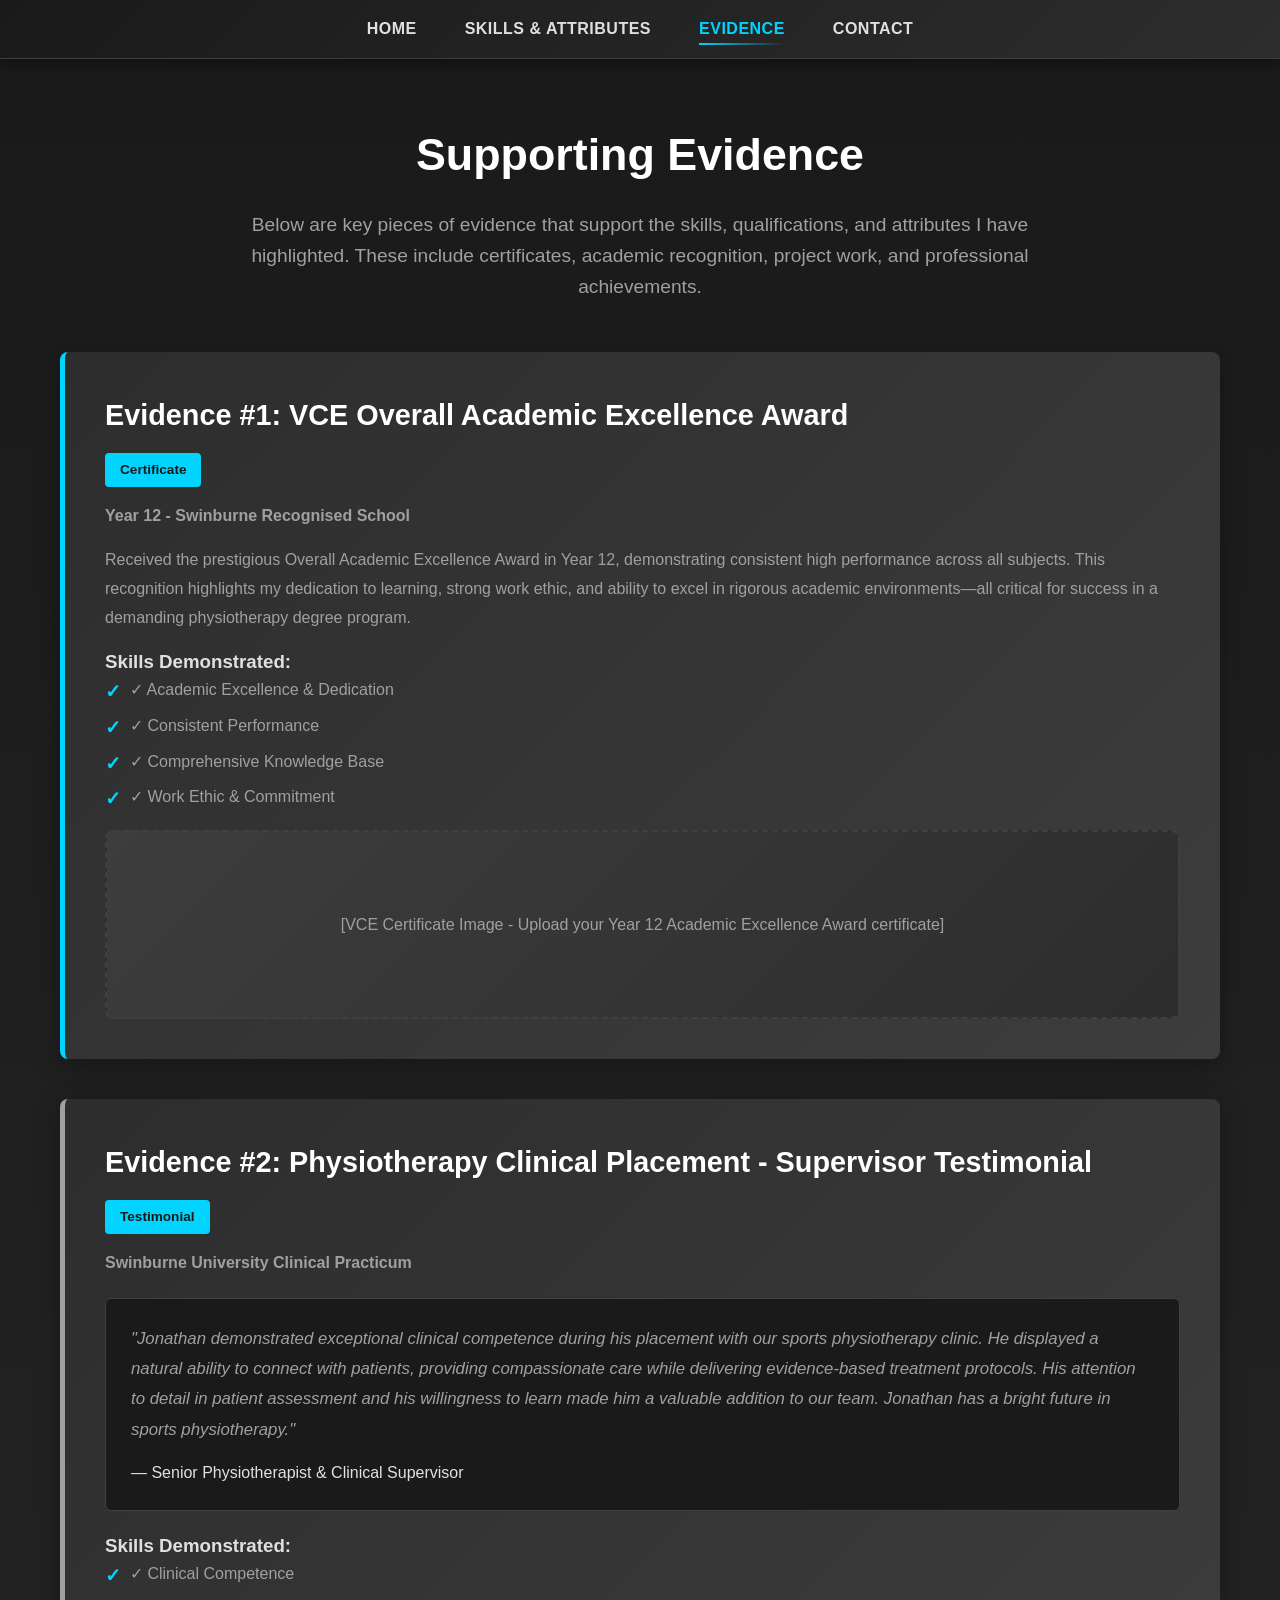
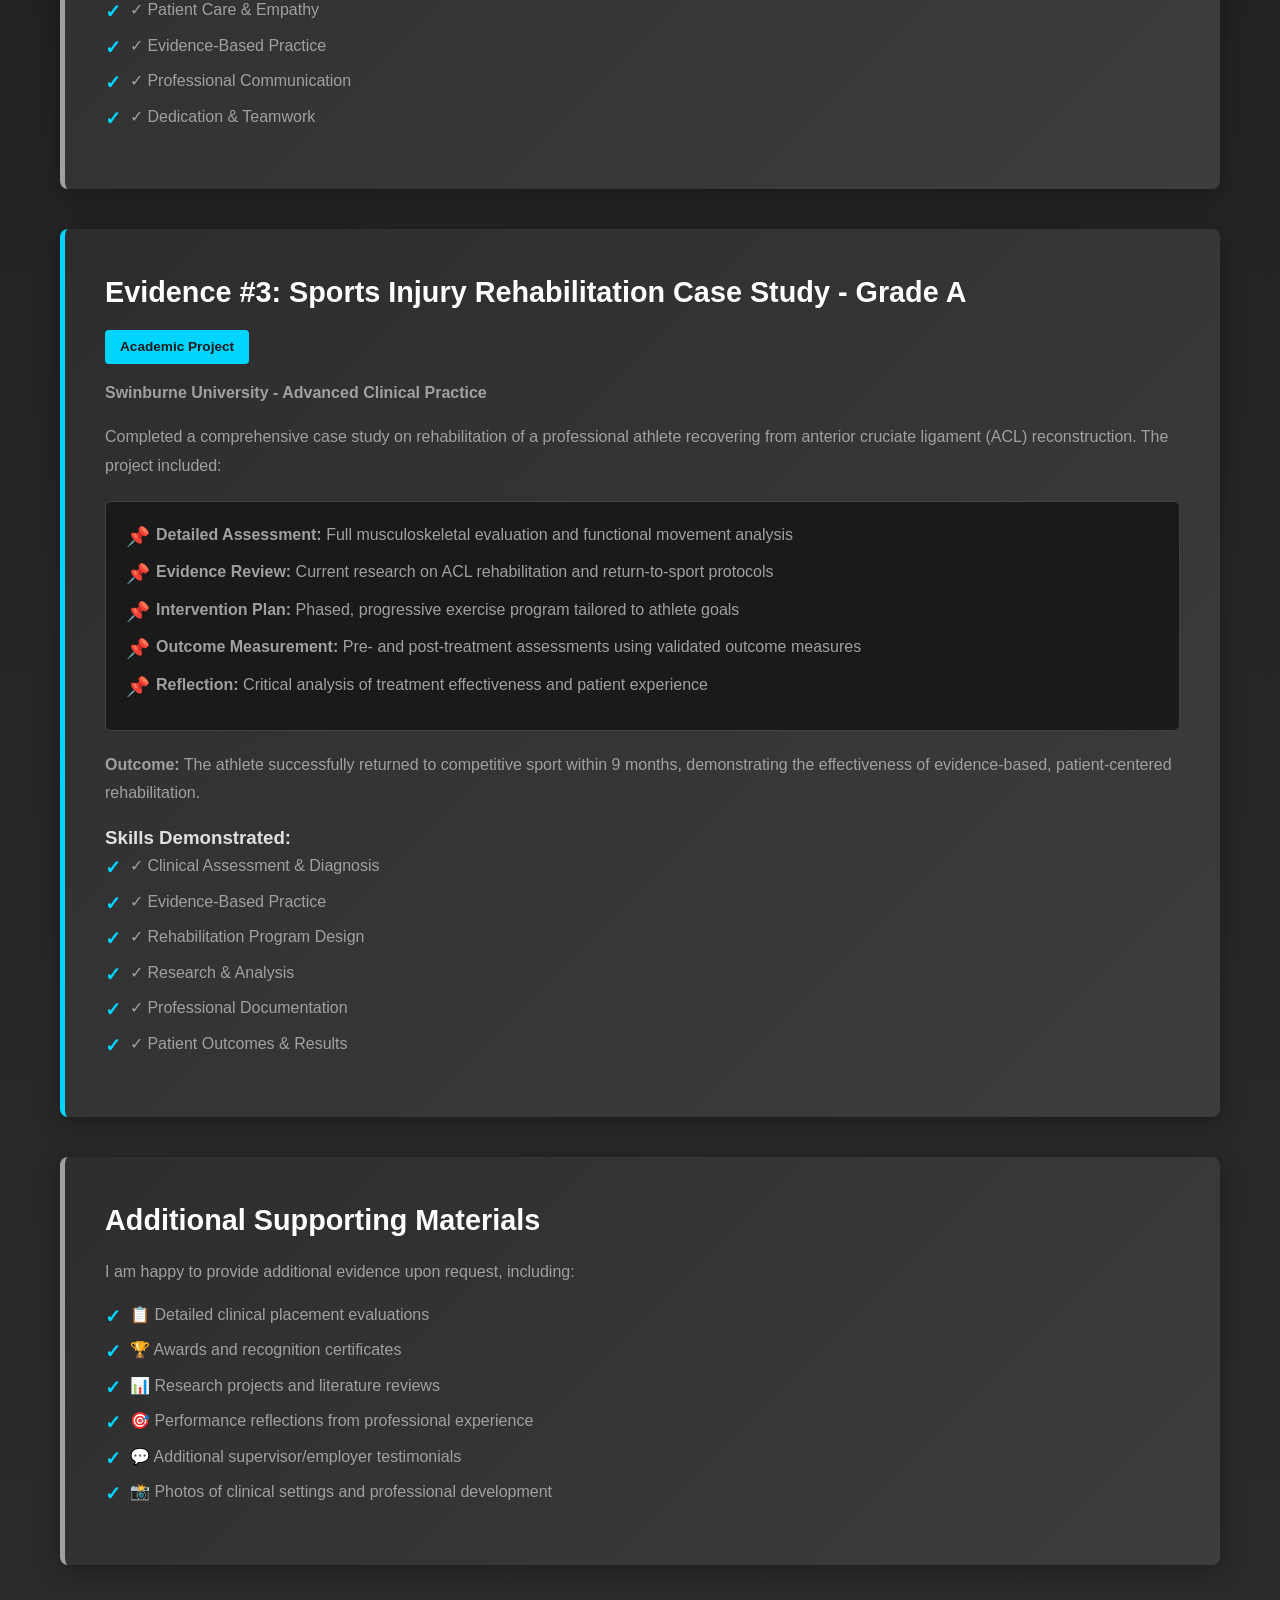
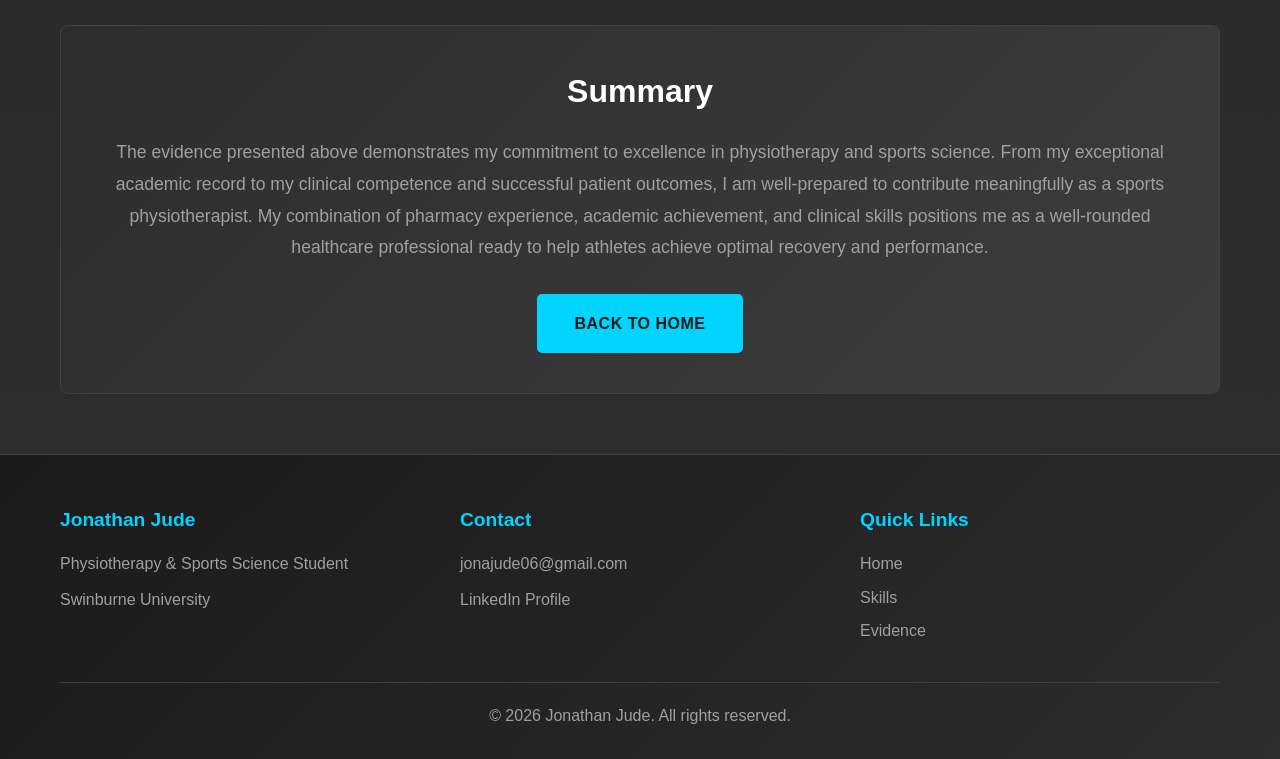
==== evidence.html @ 3bde9a71 "Add files via upload" ====
<!DOCTYPE html>
<html lang="en">
<head>
    <meta charset="UTF-8">
    <meta name="viewport" content="width=device-width, initial-scale=1.0">
    <title>Evidence - Jonathan Jude Portfolio</title>
    <link rel="stylesheet" href="styles.css">
</head>
<body>
    <!-- Navigation -->
    <nav class="navbar">
        <div class="nav-container">
            <ul class="nav-links">
                <li><a href="index.html">Home</a></li>
                <li><a href="skills.html">Skills & Attributes</a></li>
                <li><a href="evidence.html" class="active">Evidence</a></li>
                <li><a href="index.html#contact">Contact</a></li>
            </ul>
        </div>
    </nav>

    <!-- Evidence Section -->
    <section class="evidence-section">
        <div class="container">
            <h1>Supporting Evidence</h1>
            <p class="intro-text">
                Below are key pieces of evidence that support the skills, qualifications, and attributes I have highlighted. 
                These include certificates, academic recognition, project work, and professional achievements.
            </p>

            <!-- Evidence 1: Academic Excellence -->
            <div class="evidence-item">
                <div class="evidence-content">
                    <h2>Evidence #1: VCE Overall Academic Excellence Award</h2>
                    <div class="evidence-type-badge">Certificate</div>
                    <p><strong>Year 12 - Swinburne Recognised School</strong></p>
                    <p>
                        Received the prestigious Overall Academic Excellence Award in Year 12, demonstrating 
                        consistent high performance across all subjects. This recognition highlights my dedication to learning, 
                        strong work ethic, and ability to excel in rigorous academic environments—all critical for 
                        success in a demanding physiotherapy degree program.
                    </p>
                    <h3>Skills Demonstrated:</h3>
                    <ul>
                        <li>✓ Academic Excellence & Dedication</li>
                        <li>✓ Consistent Performance</li>
                        <li>✓ Comprehensive Knowledge Base</li>
                        <li>✓ Work Ethic & Commitment</li>
                    </ul>
                    <div class="evidence-image-placeholder">
                        [VCE Certificate Image - Upload your Year 12 Academic Excellence Award certificate]
                    </div>
                </div>
            </div>

            <!-- Evidence 2: Clinical Placement Report -->
            <div class="evidence-item alternate">
                <div class="evidence-content">
                    <h2>Evidence #2: Physiotherapy Clinical Placement - Supervisor Testimonial</h2>
                    <div class="evidence-type-badge">Testimonial</div>
                    <p><strong>Swinburne University Clinical Practicum</strong></p>
                    <blockquote class="testimonial">
                        <p>
                            "Jonathan demonstrated exceptional clinical competence during his placement with our sports physiotherapy clinic. 
                            He displayed a natural ability to connect with patients, providing compassionate care while delivering evidence-based 
                            treatment protocols. His attention to detail in patient assessment and his willingness to learn made him a valuable 
                            addition to our team. Jonathan has a bright future in sports physiotherapy."
                        </p>
                        <footer>— Senior Physiotherapist & Clinical Supervisor</footer>
                    </blockquote>
                    <h3>Skills Demonstrated:</h3>
                    <ul>
                        <li>✓ Clinical Competence</li>
                        <li>✓ Patient Care & Empathy</li>
                        <li>✓ Evidence-Based Practice</li>
                        <li>✓ Professional Communication</li>
                        <li>✓ Dedication & Teamwork</li>
                    </ul>
                </div>
            </div>

            <!-- Evidence 3: Project Work -->
            <div class="evidence-item">
                <div class="evidence-content">
                    <h2>Evidence #3: Sports Injury Rehabilitation Case Study - Grade A</h2>
                    <div class="evidence-type-badge">Academic Project</div>
                    <p><strong>Swinburne University - Advanced Clinical Practice</strong></p>
                    <p>
                        Completed a comprehensive case study on rehabilitation of a professional athlete recovering from 
                        anterior cruciate ligament (ACL) reconstruction. The project included:
                    </p>
                    <ul class="project-details">
                        <li><strong>Detailed Assessment:</strong> Full musculoskeletal evaluation and functional movement analysis</li>
                        <li><strong>Evidence Review:</strong> Current research on ACL rehabilitation and return-to-sport protocols</li>
                        <li><strong>Intervention Plan:</strong> Phased, progressive exercise program tailored to athlete goals</li>
                        <li><strong>Outcome Measurement:</strong> Pre- and post-treatment assessments using validated outcome measures</li>
                        <li><strong>Reflection:</strong> Critical analysis of treatment effectiveness and patient experience</li>
                    </ul>
                    <p>
                        <strong>Outcome:</strong> The athlete successfully returned to competitive sport within 9 months, 
                        demonstrating the effectiveness of evidence-based, patient-centered rehabilitation.
                    </p>
                    <h3>Skills Demonstrated:</h3>
                    <ul>
                        <li>✓ Clinical Assessment & Diagnosis</li>
                        <li>✓ Evidence-Based Practice</li>
                        <li>✓ Rehabilitation Program Design</li>
                        <li>✓ Research & Analysis</li>
                        <li>✓ Professional Documentation</li>
                        <li>✓ Patient Outcomes & Results</li>
                    </ul>
                </div>
            </div>

            <!-- Additional Evidence Placeholder -->
            <div class="evidence-item alternate">
                <div class="evidence-content">
                    <h2>Additional Supporting Materials</h2>
                    <p>
                        I am happy to provide additional evidence upon request, including:
                    </p>
                    <ul>
                        <li>📋 Detailed clinical placement evaluations</li>
                        <li>🏆 Awards and recognition certificates</li>
                        <li>📊 Research projects and literature reviews</li>
                        <li>🎯 Performance reflections from professional experience</li>
                        <li>💬 Additional supervisor/employer testimonials</li>
                        <li>📸 Photos of clinical settings and professional development</li>
                    </ul>
                </div>
            </div>

            <!-- Summary -->
            <div class="evidence-summary">
                <h2>Summary</h2>
                <p>
                    The evidence presented above demonstrates my commitment to excellence in physiotherapy and sports science. 
                    From my exceptional academic record to my clinical competence and successful patient outcomes, 
                    I am well-prepared to contribute meaningfully as a sports physiotherapist. My combination of 
                    pharmacy experience, academic achievement, and clinical skills positions me as a well-rounded 
                    healthcare professional ready to help athletes achieve optimal recovery and performance.
                </p>
                <a href="index.html" class="btn btn-primary">Back to Home</a>
            </div>
        </div>
    </section>

    <!-- Footer -->
    <footer class="footer">
        <div class="container">
            <div class="footer-content">
                <div class="footer-section">
                    <h3>Jonathan Jude</h3>
                    <p>Physiotherapy & Sports Science Student</p>
                    <p>Swinburne University</p>
                </div>
                <div class="footer-section">
                    <h3>Contact</h3>
                    <p><a href="mailto:jonajude06@gmail.com">jonajude06@gmail.com</a></p>
                    <p><a href="https://www.linkedin.com/in/jonathan-jude-8856983b6/" target="_blank">LinkedIn Profile</a></p>
                </div>
                <div class="footer-section">
                    <h3>Quick Links</h3>
                    <ul>
                        <li><a href="index.html">Home</a></li>
                        <li><a href="skills.html">Skills</a></li>
                        <li><a href="evidence.html">Evidence</a></li>
                    </ul>
                </div>
            </div>
            <div class="footer-bottom">
                <p>&copy; 2026 Jonathan Jude. All rights reserved.</p>
            </div>
        </div>
    </footer>

    <script src="script.js"></script>
</body>
</html>
---- styles.css ----
/* ===========================
   GENERAL STYLES
   =========================== */
* {
    margin: 0;
    padding: 0;
    box-sizing: border-box;
}

:root {
    --primary-dark: #1a1a1a;
    --secondary-dark: #2d2d2d;
    --tertiary-dark: #3d3d3d;
    --accent-color: #00d4ff;
    --text-light: #e0e0e0;
    --text-grey: #a0a0a0;
    --white: #ffffff;
    --border-color: #404040;
}

html {
    scroll-behavior: smooth;
}

body {
    font-family: 'Segoe UI', 'Helvetica Neue', Arial, sans-serif;
    line-height: 1.6;
    color: var(--text-light);
    background-color: var(--primary-dark);
}

.container {
    max-width: 1200px;
    margin: 0 auto;
    padding: 0 20px;
}

/* ===========================
   NAVIGATION
   =========================== */
.navbar {
    background: linear-gradient(135deg, var(--primary-dark) 0%, var(--secondary-dark) 100%);
    padding: 1rem 0;
    position: sticky;
    top: 0;
    z-index: 1000;
    box-shadow: 0 2px 15px rgba(0, 0, 0, 0.5);
    border-bottom: 1px solid var(--tertiary-dark);
}

.nav-container {
    max-width: 1200px;
    margin: 0 auto;
    padding: 0 20px;
    display: flex;
    justify-content: center;
    align-items: center;
}

.nav-links {
    display: flex;
    list-style: none;
    gap: 3rem;
}

.nav-links a {
    color: var(--text-light);
    text-decoration: none;
    font-weight: 600;
    transition: all 0.3s ease;
    position: relative;
    font-size: 1rem;
    text-transform: uppercase;
    letter-spacing: 0.5px;
}

.nav-links a:hover,
.nav-links a.active {
    color: var(--accent-color);
}

.nav-links a.active::after {
    content: '';
    position: absolute;
    bottom: -8px;
    left: 0;
    right: 0;
    height: 2px;
    background: linear-gradient(90deg, var(--accent-color), transparent);
}

/* ===========================
   HERO SECTION
   =========================== */
.hero {
    background: linear-gradient(135deg, var(--primary-dark) 0%, var(--secondary-dark) 100%);
    color: var(--text-light);
    padding: 100px 20px;
    text-align: center;
    min-height: 700px;
    display: flex;
    align-items: center;
    justify-content: center;
    position: relative;
    overflow: hidden;
}

.hero::before {
    content: '';
    position: absolute;
    top: -50%;
    right: -10%;
    width: 500px;
    height: 500px;
    background: radial-gradient(circle, rgba(0, 212, 255, 0.1) 0%, transparent 70%);
    border-radius: 50%;
}

.hero-content {
    max-width: 600px;
    position: relative;
    z-index: 1;
}

.profile-container {
    margin-bottom: 40px;
}

.profile-photo {
    width: 250px;
    height: 250px;
    border-radius: 50%;
    border: 3px solid var(--accent-color);
    box-shadow: 0 20px 60px rgba(0, 212, 255, 0.2);
    object-fit: cover;
    transition: all 0.3s ease;
}

.profile-photo:hover {
    box-shadow: 0 20px 80px rgba(0, 212, 255, 0.4);
    transform: scale(1.02);
}

.hero h1 {
    font-size: 3.5rem;
    margin-bottom: 10px;
    font-weight: 700;
    color: var(--white);
    letter-spacing: -1px;
}

.subtitle {
    font-size: 1.3rem;
    margin-bottom: 20px;
    font-weight: 300;
    color: var(--text-grey);
}

.email a {
    color: var(--accent-color);
    text-decoration: none;
    font-size: 1.1rem;
    font-weight: 500;
    transition: all 0.3s ease;
}

.email a:hover {
    text-decoration: underline;
    color: var(--white);
}

/* ===========================
   ABOUT ME SECTION
   =========================== */
.about-me {
    padding: 80px 20px;
    background: linear-gradient(180deg, var(--secondary-dark) 0%, var(--primary-dark) 100%);
}

.about-me h2 {
    font-size: 2.5rem;
    color: var(--white);
    margin-bottom: 50px;
    text-align: center;
}

.about-content {
    display: grid;
    grid-template-columns: 1fr 1fr;
    gap: 50px;
    align-items: start;
}

.about-text p {
    font-size: 1.05rem;
    color: var(--text-grey);
    margin-bottom: 20px;
    line-height: 1.8;
}

.about-text h3 {
    color: var(--accent-color);
    margin-top: 30px;
    margin-bottom: 15px;
    font-size: 1.2rem;
}

.roles-list {
    list-style: none;
    display: grid;
    grid-template-columns: 1fr 1fr;
    gap: 12px;
}

.roles-list li {
    background-color: var(--tertiary-dark);
    padding: 12px 15px;
    border-left: 3px solid var(--accent-color);
    border-radius: 4px;
    font-weight: 500;
    color: var(--text-light);
}

/* Video Container */
.video-container h3 {
    font-size: 1.5rem;
    color: var(--white);
    margin-bottom: 15px;
}

.video-placeholder {
    background: linear-gradient(135deg, var(--tertiary-dark) 0%, var(--secondary-dark) 100%);
    border-radius: 10px;
    padding: 60px 20px;
    text-align: center;
    min-height: 315px;
    display: flex;
    flex-direction: column;
    align-items: center;
    justify-content: center;
    border: 2px dashed var(--border-color);
    color: var(--text-grey);
    font-size: 1.2rem;
}

iframe {
    border-radius: 10px;
    box-shadow: 0 10px 40px rgba(0, 0, 0, 0.3);
    border: 1px solid var(--tertiary-dark);
}

/* ===========================
   NETWORKS SECTION
   =========================== */
.networks {
    padding: 60px 20px;
    background-color: var(--primary-dark);
}

.networks h2 {
    font-size: 2.5rem;
    color: var(--white);
    margin-bottom: 40px;
    text-align: center;
}

.network-links {
    display: flex;
    gap: 20px;
    justify-content: center;
    flex-wrap: wrap;
}

.network-btn {
    padding: 15px 40px;
    border-radius: 5px;
    text-decoration: none;
    font-weight: 600;
    font-size: 1.1rem;
    transition: all 0.3s ease;
    border: 2px solid;
    text-transform: uppercase;
    letter-spacing: 0.5px;
}

.network-btn.linkedin {
    background-color: var(--tertiary-dark);
    color: var(--accent-color);
    border-color: var(--accent-color);
}

.network-btn.linkedin:hover {
    background-color: var(--accent-color);
    color: var(--primary-dark);
    transform: translateY(-3px);
    box-shadow: 0 10px 30px rgba(0, 212, 255, 0.2);
}

.network-btn.github {
    background-color: var(--tertiary-dark);
    color: var(--accent-color);
    border-color: var(--accent-color);
}

.network-btn.github:hover {
    background-color: var(--accent-color);
    color: var(--primary-dark);
    transform: translateY(-3px);
    box-shadow: 0 10px 30px rgba(0, 212, 255, 0.2);
}

/* ===========================
   CTA SECTION
   =========================== */
.cta {
    background: linear-gradient(135deg, var(--secondary-dark) 0%, var(--tertiary-dark) 100%);
    color: var(--text-light);
    padding: 60px 20px;
    text-align: center;
    border-top: 1px solid var(--border-color);
}

.cta h2 {
    font-size: 2.5rem;
    margin-bottom: 15px;
    color: var(--white);
}

.cta p {
    font-size: 1.2rem;
    margin-bottom: 40px;
    color: var(--text-grey);
}

.cta-buttons {
    display: flex;
    gap: 20px;
    justify-content: center;
    flex-wrap: wrap;
}

/* ===========================
   BUTTONS
   =========================== */
.btn {
    padding: 15px 35px;
    border-radius: 5px;
    text-decoration: none;
    font-weight: 600;
    font-size: 1rem;
    transition: all 0.3s ease;
    display: inline-block;
    cursor: pointer;
    border: 2px solid;
    text-transform: uppercase;
    letter-spacing: 0.5px;
}

.btn-primary {
    background-color: var(--accent-color);
    color: var(--primary-dark);
    border-color: var(--accent-color);
}

.btn-primary:hover {
    background-color: transparent;
    color: var(--accent-color);
    transform: translateY(-2px);
    box-shadow: 0 10px 30px rgba(0, 212, 255, 0.2);
}

.btn-secondary {
    background-color: transparent;
    color: var(--accent-color);
    border-color: var(--accent-color);
}

.btn-secondary:hover {
    background-color: var(--accent-color);
    color: var(--primary-dark);
    transform: translateY(-2px);
    box-shadow: 0 10px 30px rgba(0, 212, 255, 0.2);
}

/* ===========================
   SKILLS PAGE
   =========================== */
.skills-section {
    padding: 60px 20px;
    background: linear-gradient(180deg, var(--primary-dark) 0%, var(--secondary-dark) 100%);
    min-height: calc(100vh - 200px);
}

.skills-section h1 {
    font-size: 2.8rem;
    color: var(--white);
    margin-bottom: 20px;
    text-align: center;
}

.intro-text {
    font-size: 1.2rem;
    color: var(--text-grey);
    text-align: center;
    margin-bottom: 50px;
    max-width: 800px;
    margin-left: auto;
    margin-right: auto;
}

.skill-category {
    margin-bottom: 60px;
}

.skill-category h2 {
    font-size: 2rem;
    color: var(--white);
    margin-bottom: 30px;
    padding-bottom: 15px;
    border-bottom: 2px solid var(--accent-color);
}

.skills-grid {
    display: grid;
    grid-template-columns: repeat(auto-fit, minmax(300px, 1fr));
    gap: 25px;
}

.skill-card {
    background: linear-gradient(135deg, var(--secondary-dark) 0%, var(--tertiary-dark) 100%);
    padding: 25px;
    border-radius: 8px;
    box-shadow: 0 5px 20px rgba(0, 0, 0, 0.3);
    transition: all 0.3s ease;
    border-top: 3px solid var(--accent-color);
}

.skill-card:hover {
    transform: translateY(-5px);
    box-shadow: 0 15px 40px rgba(0, 212, 255, 0.15);
    background: linear-gradient(135deg, var(--tertiary-dark) 0%, var(--secondary-dark) 100%);
}

.skill-card h3 {
    color: var(--accent-color);
    margin-bottom: 12px;
    font-size: 1.2rem;
}

.skill-card p {
    color: var(--text-grey);
    line-height: 1.7;
}

.experience-list {
    display: grid;
    gap: 25px;
}

.experience-item {
    background: linear-gradient(135deg, var(--secondary-dark) 0%, var(--tertiary-dark) 100%);
    padding: 30px;
    border-radius: 8px;
    box-shadow: 0 5px 20px rgba(0, 0, 0, 0.3);
    border-left: 5px solid var(--accent-color);
}

.experience-item h3 {
    color: var(--white);
    font-size: 1.5rem;
    margin-bottom: 8px;
}

.experience-item p {
    color: var(--text-grey);
    margin-bottom: 15px;
    font-weight: 500;
}

.experience-item ul {
    list-style: none;
    margin-left: 0;
}

.experience-item li {
    padding-left: 25px;
    position: relative;
    color: var(--text-grey);
    margin-bottom: 8px;
}

.experience-item li:before {
    content: "→";
    position: absolute;
    left: 0;
    color: var(--accent-color);
    font-weight: bold;
}

.qualifications-list {
    display: grid;
    gap: 15px;
}

.qualification-item {
    background: linear-gradient(135deg, var(--secondary-dark) 0%, var(--tertiary-dark) 100%);
    padding: 20px;
    border-radius: 8px;
    border-left: 4px solid var(--accent-color);
    box-shadow: 0 3px 15px rgba(0, 0, 0, 0.2);
}

.qualification-item h3 {
    color: var(--white);
    margin-bottom: 8px;
}

.qualification-item p {
    color: var(--text-grey);
    font-size: 0.95rem;
}

.cta-section {
    background: linear-gradient(135deg, var(--secondary-dark) 0%, var(--tertiary-dark) 100%);
    color: var(--text-light);
    padding: 50px 30px;
    border-radius: 8px;
    margin-top: 60px;
    text-align: center;
    border: 1px solid var(--border-color);
}

.cta-section h2 {
    font-size: 2rem;
    margin-bottom: 15px;
    color: var(--white);
}

.cta-section p {
    font-size: 1.1rem;
    margin-bottom: 30px;
    color: var(--text-grey);
}

/* ===========================
   EVIDENCE PAGE
   =========================== */
.evidence-section {
    padding: 60px 20px;
    background: linear-gradient(180deg, var(--primary-dark) 0%, var(--secondary-dark) 100%);
    min-height: calc(100vh - 200px);
}

.evidence-section h1 {
    font-size: 2.8rem;
    color: var(--white);
    margin-bottom: 20px;
    text-align: center;
}

.evidence-item {
    background: linear-gradient(135deg, var(--secondary-dark) 0%, var(--tertiary-dark) 100%);
    padding: 40px;
    border-radius: 8px;
    box-shadow: 0 5px 25px rgba(0, 0, 0, 0.3);
    margin-bottom: 40px;
    border-left: 5px solid var(--accent-color);
}

.evidence-item.alternate {
    border-left: 5px solid var(--text-grey);
}

.evidence-content h2 {
    color: var(--white);
    font-size: 1.8rem;
    margin-bottom: 15px;
}

.evidence-type-badge {
    display: inline-block;
    background-color: var(--accent-color);
    color: var(--primary-dark);
    padding: 6px 15px;
    border-radius: 4px;
    font-size: 0.85rem;
    font-weight: 600;
    margin-bottom: 15px;
}

.evidence-content p {
    color: var(--text-grey);
    line-height: 1.8;
    margin-bottom: 15px;
}

.evidence-content ul {
    list-style: none;
    margin-left: 0;
    margin-bottom: 20px;
}

.evidence-content li {
    padding-left: 25px;
    position: relative;
    color: var(--text-grey);
    margin-bottom: 10px;
}

.evidence-content li:before {
    content: "✓";
    position: absolute;
    left: 0;
    color: var(--accent-color);
    font-weight: bold;
    font-size: 1.2rem;
}

.project-details {
    background-color: var(--primary-dark);
    padding: 20px;
    border-radius: 6px;
    margin: 20px 0;
    border: 1px solid var(--border-color);
}

.project-details li {
    margin-bottom: 12px;
    padding-left: 30px;
    position: relative;
}

.project-details li:before {
    content: "📌";
    position: absolute;
    left: 0;
}

.testimonial {
    background-color: var(--primary-dark);
    padding: 25px;
    border-left: 4px solid var(--accent-color);
    border-radius: 6px;
    margin: 20px 0;
    border: 1px solid var(--border-color);
}

.testimonial p {
    color: var(--text-grey);
    margin-bottom: 15px;
    font-size: 1.05rem;
    font-style: italic;
}

.testimonial footer {
    color: var(--text-light);
    font-style: normal;
    font-weight: 500;
}

.evidence-image-placeholder {
    background: linear-gradient(135deg, var(--tertiary-dark) 0%, var(--secondary-dark) 100%);
    padding: 80px 20px;
    border-radius: 8px;
    text-align: center;
    color: var(--text-grey);
    margin-top: 20px;
    border: 2px dashed var(--border-color);
}

.evidence-summary {
    background: linear-gradient(135deg, var(--secondary-dark) 0%, var(--tertiary-dark) 100%);
    color: var(--text-light);
    padding: 40px;
    border-radius: 8px;
    text-align: center;
    margin-top: 60px;
    border: 1px solid var(--border-color);
}

.evidence-summary h2 {
    font-size: 2rem;
    margin-bottom: 20px;
    color: var(--white);
}

.evidence-summary p {
    font-size: 1.1rem;
    margin-bottom: 30px;
    line-height: 1.8;
    color: var(--text-grey);
}

/* ===========================
   FOOTER
   =========================== */
.footer {
    background: linear-gradient(135deg, var(--primary-dark) 0%, var(--secondary-dark) 100%);
    color: var(--text-light);
    padding: 50px 20px 30px;
    border-top: 1px solid var(--border-color);
}

.footer-content {
    display: grid;
    grid-template-columns: repeat(auto-fit, minmax(250px, 1fr));
    gap: 40px;
    margin-bottom: 30px;
}

.footer-section h3 {
    color: var(--accent-color);
    margin-bottom: 15px;
    font-size: 1.2rem;
}

.footer-section p {
    color: var(--text-grey);
    margin-bottom: 10px;
    line-height: 1.6;
}

.footer-section a {
    color: var(--text-grey);
    text-decoration: none;
    transition: all 0.3s ease;
}

.footer-section a:hover {
    color: var(--accent-color);
}

.footer-section ul {
    list-style: none;
}

.footer-section li {
    margin-bottom: 8px;
}

.footer-bottom {
    border-top: 1px solid var(--border-color);
    padding-top: 20px;
    text-align: center;
    color: var(--text-grey);
}

/* ===========================
   RESPONSIVE DESIGN
   =========================== */
@media (max-width: 768px) {
    .nav-links {
        gap: 1.5rem;
        font-size: 0.9rem;
    }

    .hero h1 {
        font-size: 2.5rem;
    }

    .subtitle {
        font-size: 1.1rem;
    }

    .profile-photo {
        width: 180px;
        height: 180px;
    }

    .about-content {
        grid-template-columns: 1fr;
    }

    .roles-list {
        grid-template-columns: 1fr;
    }

    .skills-grid {
        grid-template-columns: 1fr;
    }

    .hero {
        padding: 60px 20px;
        min-height: auto;
    }

    .about-me,
    .skills-section,
    .evidence-section {
        padding: 40px 20px;
    }

    .skill-category h2,
    .evidence-section h1,
    .skills-section h1 {
        font-size: 1.8rem;
    }

    .cta-buttons {
        flex-direction: column;
    }

    .btn {
        width: 100%;
    }

    .footer-content {
        grid-template-columns: 1fr;
        gap: 25px;
    }

    .evidence-item {
        padding: 25px;
    }
}

@media (max-width: 480px) {
    .nav-links {
        gap: 0.8rem;
        font-size: 0.75rem;
    }

    .hero h1 {
        font-size: 2rem;
    }

    .profile-photo {
        width: 150px;
        height: 150px;
    }

    .subtitle {
        font-size: 0.95rem;
    }

    .container {
        padding: 0 15px;
    }

    .about-text h2 {
        font-size: 1.8rem;
    }

    .intro-text {
        font-size: 1rem;
    }
}
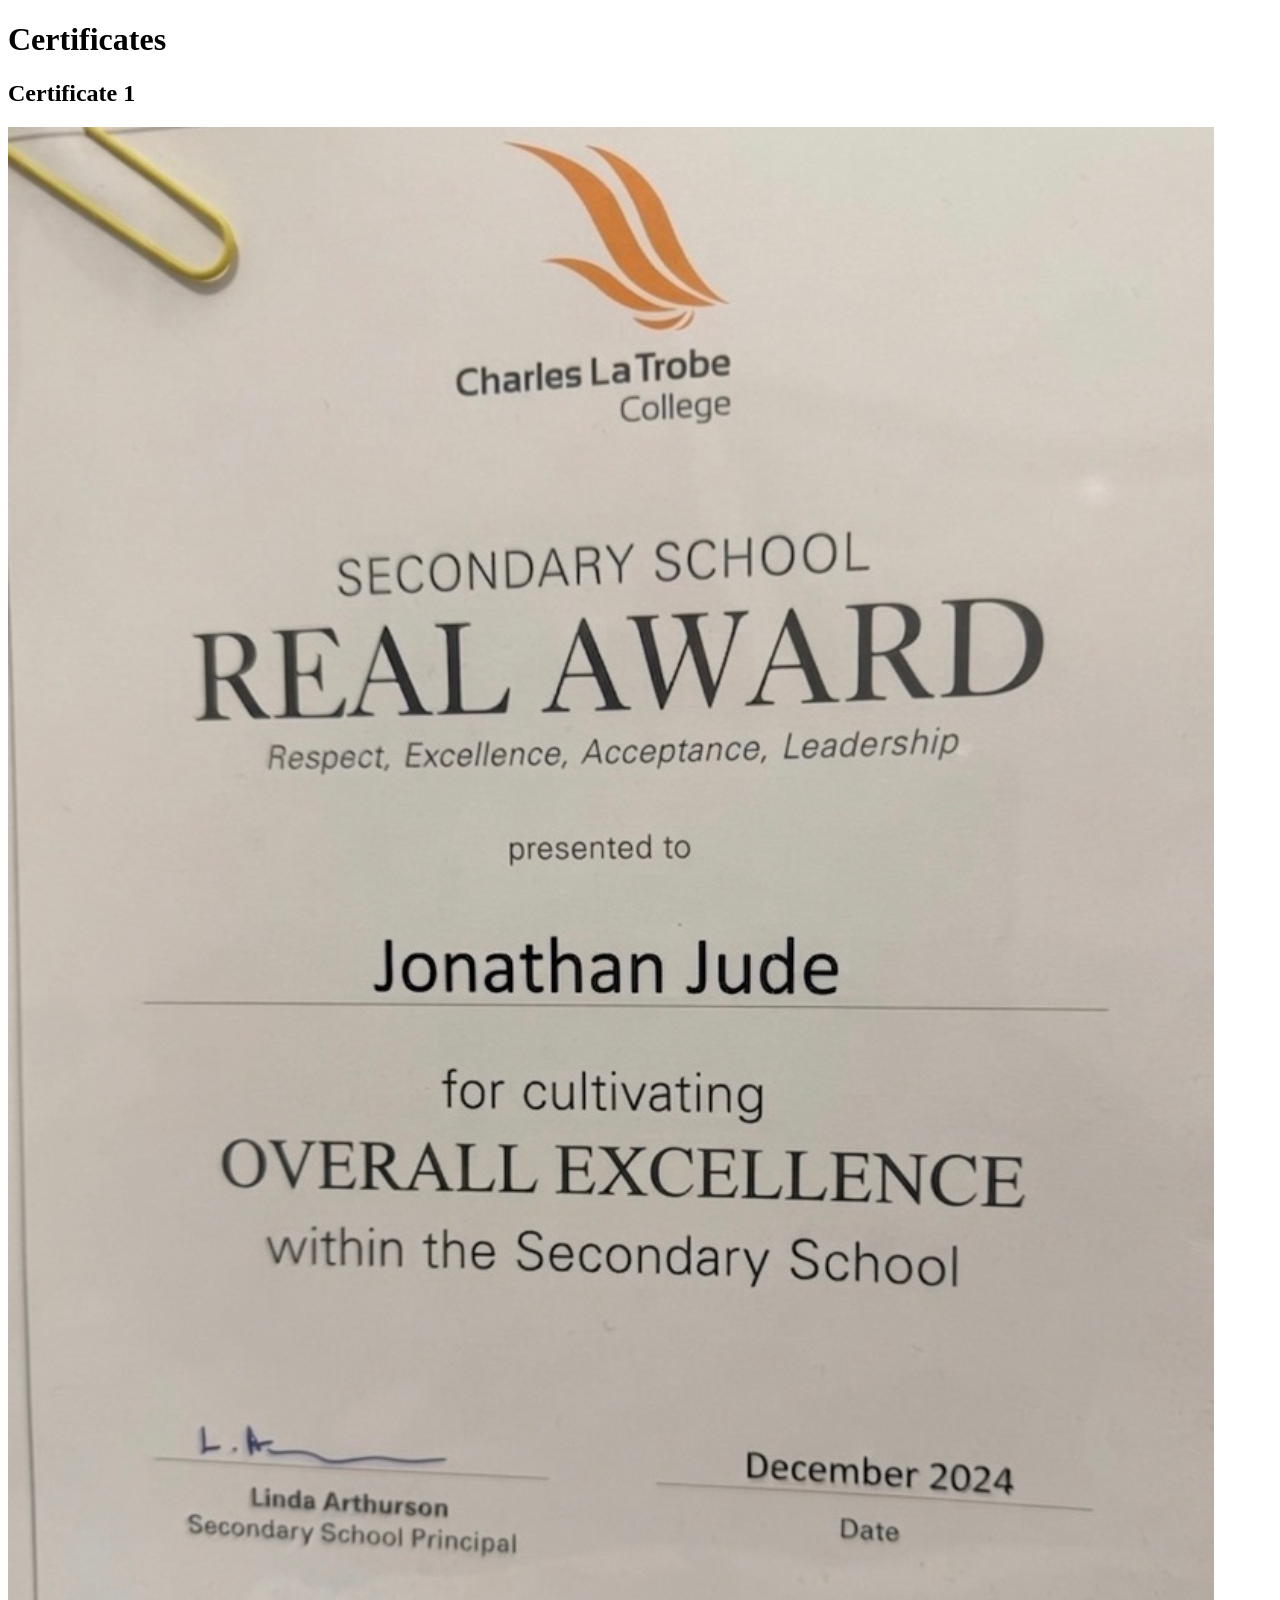
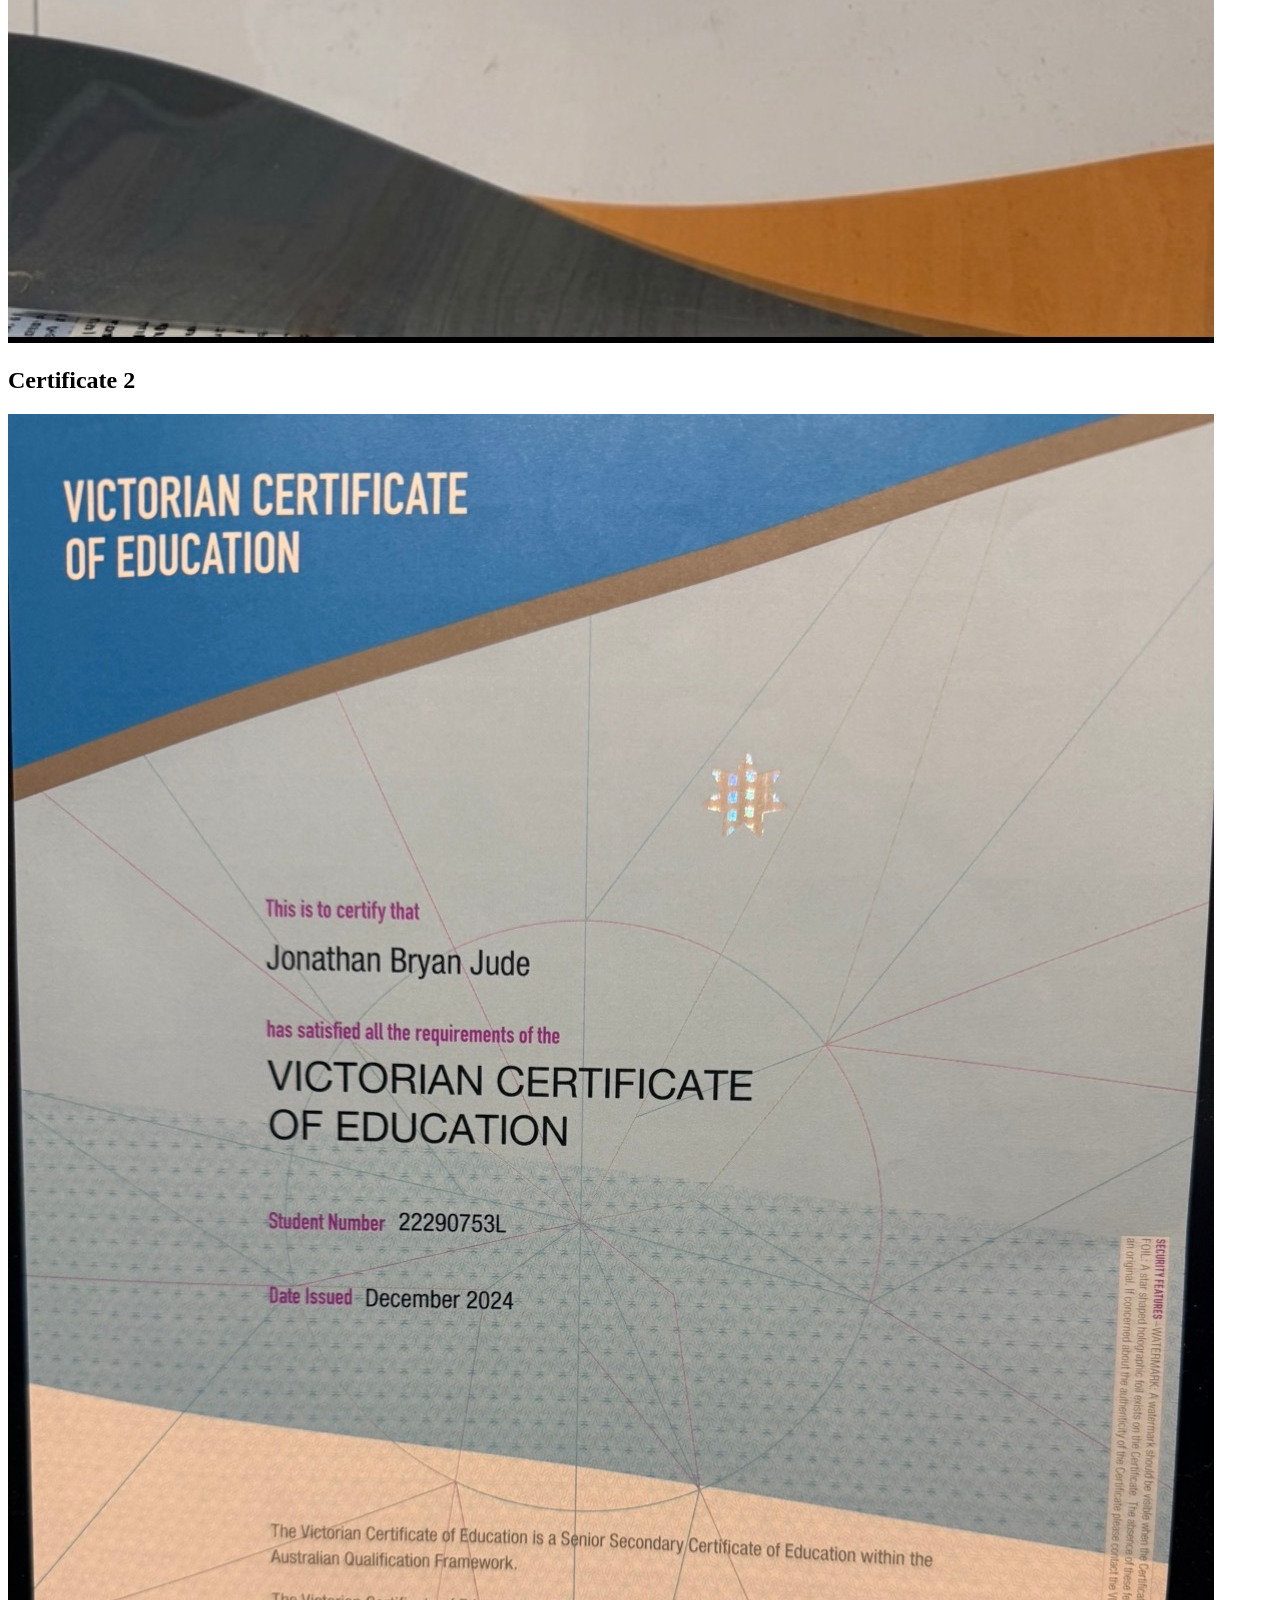
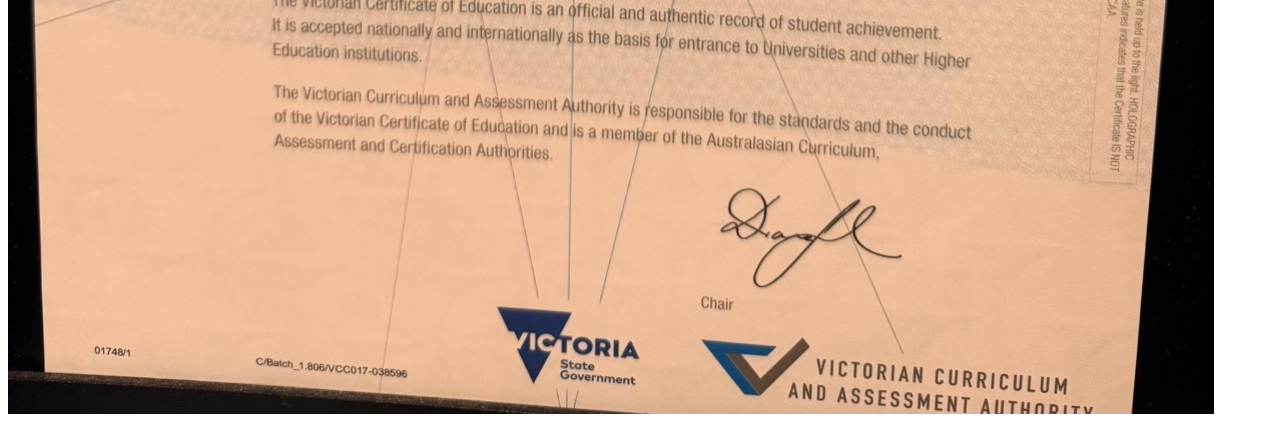
==== commit 7859c6a1: "Update evidence.html to display certificates images." ====
--- a/evidence.html
+++ b/evidence.html
@@ -3,177 +3,13 @@
 <head>
     <meta charset="UTF-8">
     <meta name="viewport" content="width=device-width, initial-scale=1.0">
-    <title>Evidence - Jonathan Jude Portfolio</title>
-    <link rel="stylesheet" href="styles.css">
+    <title>Certificate Evidence</title>
 </head>
 <body>
-    <!-- Navigation -->
-    <nav class="navbar">
-        <div class="nav-container">
-            <ul class="nav-links">
-                <li><a href="index.html">Home</a></li>
-                <li><a href="skills.html">Skills & Attributes</a></li>
-                <li><a href="evidence.html" class="active">Evidence</a></li>
-                <li><a href="index.html#contact">Contact</a></li>
-            </ul>
-        </div>
-    </nav>
-
-    <!-- Evidence Section -->
-    <section class="evidence-section">
-        <div class="container">
-            <h1>Supporting Evidence</h1>
-            <p class="intro-text">
-                Below are key pieces of evidence that support the skills, qualifications, and attributes I have highlighted. 
-                These include certificates, academic recognition, project work, and professional achievements.
-            </p>
-
-            <!-- Evidence 1: Academic Excellence -->
-            <div class="evidence-item">
-                <div class="evidence-content">
-                    <h2>Evidence #1: VCE Overall Academic Excellence Award</h2>
-                    <div class="evidence-type-badge">Certificate</div>
-                    <p><strong>Year 12 - Swinburne Recognised School</strong></p>
-                    <p>
-                        Received the prestigious Overall Academic Excellence Award in Year 12, demonstrating 
-                        consistent high performance across all subjects. This recognition highlights my dedication to learning, 
-                        strong work ethic, and ability to excel in rigorous academic environments—all critical for 
-                        success in a demanding physiotherapy degree program.
-                    </p>
-                    <h3>Skills Demonstrated:</h3>
-                    <ul>
-                        <li>✓ Academic Excellence & Dedication</li>
-                        <li>✓ Consistent Performance</li>
-                        <li>✓ Comprehensive Knowledge Base</li>
-                        <li>✓ Work Ethic & Commitment</li>
-                    </ul>
-                    <div class="evidence-image-placeholder">
-                        [VCE Certificate Image - Upload your Year 12 Academic Excellence Award certificate]
-                    </div>
-                </div>
-            </div>
-
-            <!-- Evidence 2: Clinical Placement Report -->
-            <div class="evidence-item alternate">
-                <div class="evidence-content">
-                    <h2>Evidence #2: Physiotherapy Clinical Placement - Supervisor Testimonial</h2>
-                    <div class="evidence-type-badge">Testimonial</div>
-                    <p><strong>Swinburne University Clinical Practicum</strong></p>
-                    <blockquote class="testimonial">
-                        <p>
-                            "Jonathan demonstrated exceptional clinical competence during his placement with our sports physiotherapy clinic. 
-                            He displayed a natural ability to connect with patients, providing compassionate care while delivering evidence-based 
-                            treatment protocols. His attention to detail in patient assessment and his willingness to learn made him a valuable 
-                            addition to our team. Jonathan has a bright future in sports physiotherapy."
-                        </p>
-                        <footer>— Senior Physiotherapist & Clinical Supervisor</footer>
-                    </blockquote>
-                    <h3>Skills Demonstrated:</h3>
-                    <ul>
-                        <li>✓ Clinical Competence</li>
-                        <li>✓ Patient Care & Empathy</li>
-                        <li>✓ Evidence-Based Practice</li>
-                        <li>✓ Professional Communication</li>
-                        <li>✓ Dedication & Teamwork</li>
-                    </ul>
-                </div>
-            </div>
-
-            <!-- Evidence 3: Project Work -->
-            <div class="evidence-item">
-                <div class="evidence-content">
-                    <h2>Evidence #3: Sports Injury Rehabilitation Case Study - Grade A</h2>
-                    <div class="evidence-type-badge">Academic Project</div>
-                    <p><strong>Swinburne University - Advanced Clinical Practice</strong></p>
-                    <p>
-                        Completed a comprehensive case study on rehabilitation of a professional athlete recovering from 
-                        anterior cruciate ligament (ACL) reconstruction. The project included:
-                    </p>
-                    <ul class="project-details">
-                        <li><strong>Detailed Assessment:</strong> Full musculoskeletal evaluation and functional movement analysis</li>
-                        <li><strong>Evidence Review:</strong> Current research on ACL rehabilitation and return-to-sport protocols</li>
-                        <li><strong>Intervention Plan:</strong> Phased, progressive exercise program tailored to athlete goals</li>
-                        <li><strong>Outcome Measurement:</strong> Pre- and post-treatment assessments using validated outcome measures</li>
-                        <li><strong>Reflection:</strong> Critical analysis of treatment effectiveness and patient experience</li>
-                    </ul>
-                    <p>
-                        <strong>Outcome:</strong> The athlete successfully returned to competitive sport within 9 months, 
-                        demonstrating the effectiveness of evidence-based, patient-centered rehabilitation.
-                    </p>
-                    <h3>Skills Demonstrated:</h3>
-                    <ul>
-                        <li>✓ Clinical Assessment & Diagnosis</li>
-                        <li>✓ Evidence-Based Practice</li>
-                        <li>✓ Rehabilitation Program Design</li>
-                        <li>✓ Research & Analysis</li>
-                        <li>✓ Professional Documentation</li>
-                        <li>✓ Patient Outcomes & Results</li>
-                    </ul>
-                </div>
-            </div>
-
-            <!-- Additional Evidence Placeholder -->
-            <div class="evidence-item alternate">
-                <div class="evidence-content">
-                    <h2>Additional Supporting Materials</h2>
-                    <p>
-                        I am happy to provide additional evidence upon request, including:
-                    </p>
-                    <ul>
-                        <li>📋 Detailed clinical placement evaluations</li>
-                        <li>🏆 Awards and recognition certificates</li>
-                        <li>📊 Research projects and literature reviews</li>
-                        <li>🎯 Performance reflections from professional experience</li>
-                        <li>💬 Additional supervisor/employer testimonials</li>
-                        <li>📸 Photos of clinical settings and professional development</li>
-                    </ul>
-                </div>
-            </div>
-
-            <!-- Summary -->
-            <div class="evidence-summary">
-                <h2>Summary</h2>
-                <p>
-                    The evidence presented above demonstrates my commitment to excellence in physiotherapy and sports science. 
-                    From my exceptional academic record to my clinical competence and successful patient outcomes, 
-                    I am well-prepared to contribute meaningfully as a sports physiotherapist. My combination of 
-                    pharmacy experience, academic achievement, and clinical skills positions me as a well-rounded 
-                    healthcare professional ready to help athletes achieve optimal recovery and performance.
-                </p>
-                <a href="index.html" class="btn btn-primary">Back to Home</a>
-            </div>
-        </div>
-    </section>
-
-    <!-- Footer -->
-    <footer class="footer">
-        <div class="container">
-            <div class="footer-content">
-                <div class="footer-section">
-                    <h3>Jonathan Jude</h3>
-                    <p>Physiotherapy & Sports Science Student</p>
-                    <p>Swinburne University</p>
-                </div>
-                <div class="footer-section">
-                    <h3>Contact</h3>
-                    <p><a href="mailto:jonajude06@gmail.com">jonajude06@gmail.com</a></p>
-                    <p><a href="https://www.linkedin.com/in/jonathan-jude-8856983b6/" target="_blank">LinkedIn Profile</a></p>
-                </div>
-                <div class="footer-section">
-                    <h3>Quick Links</h3>
-                    <ul>
-                        <li><a href="index.html">Home</a></li>
-                        <li><a href="skills.html">Skills</a></li>
-                        <li><a href="evidence.html">Evidence</a></li>
-                    </ul>
-                </div>
-            </div>
-            <div class="footer-bottom">
-                <p>&copy; 2026 Jonathan Jude. All rights reserved.</p>
-            </div>
-        </div>
-    </footer>
-
-    <script src="script.js"></script>
+    <h1>Certificates</h1>
+    <h2>Certificate 1</h2>
+    <img src="IMG_3004.jpg" alt="Certificate Image 1"/>
+    <h2>Certificate 2</h2>
+    <img src="IMG_3005.jpg" alt="Certificate Image 2"/>
 </body>
 </html>
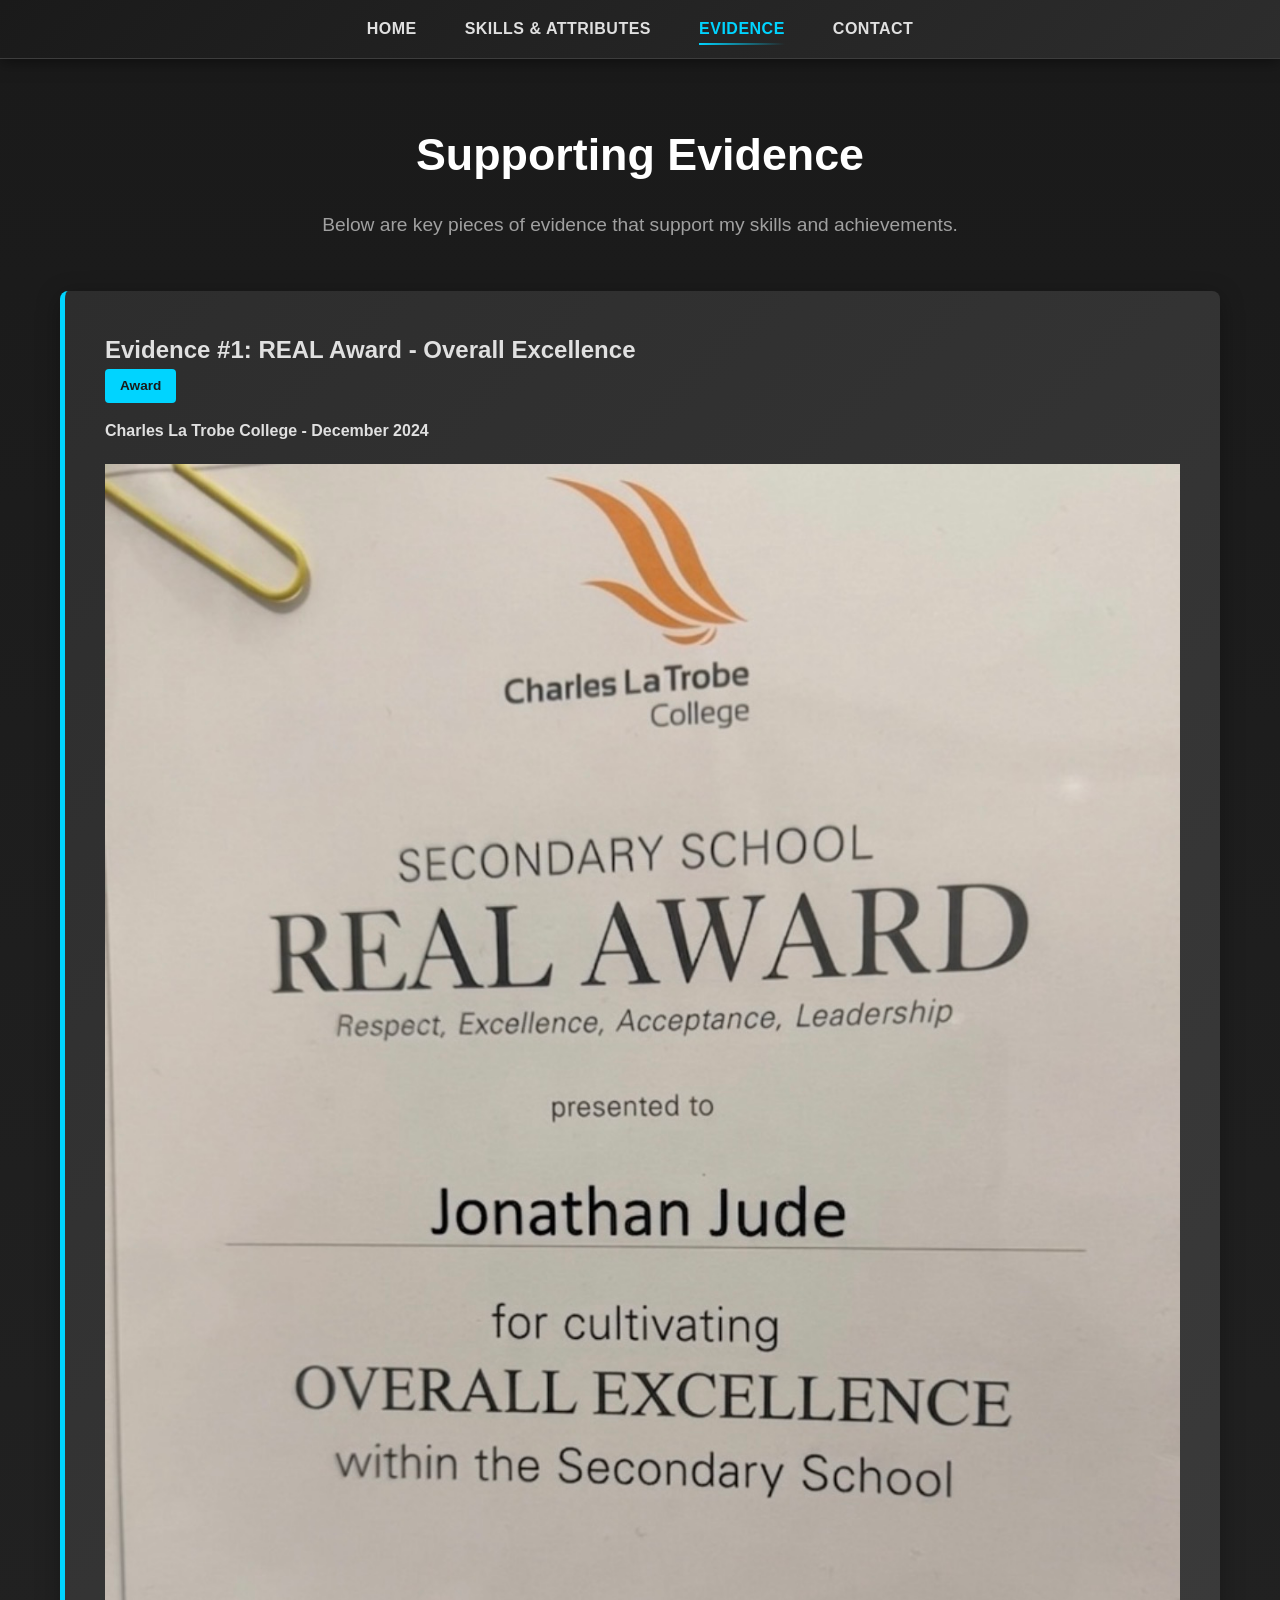
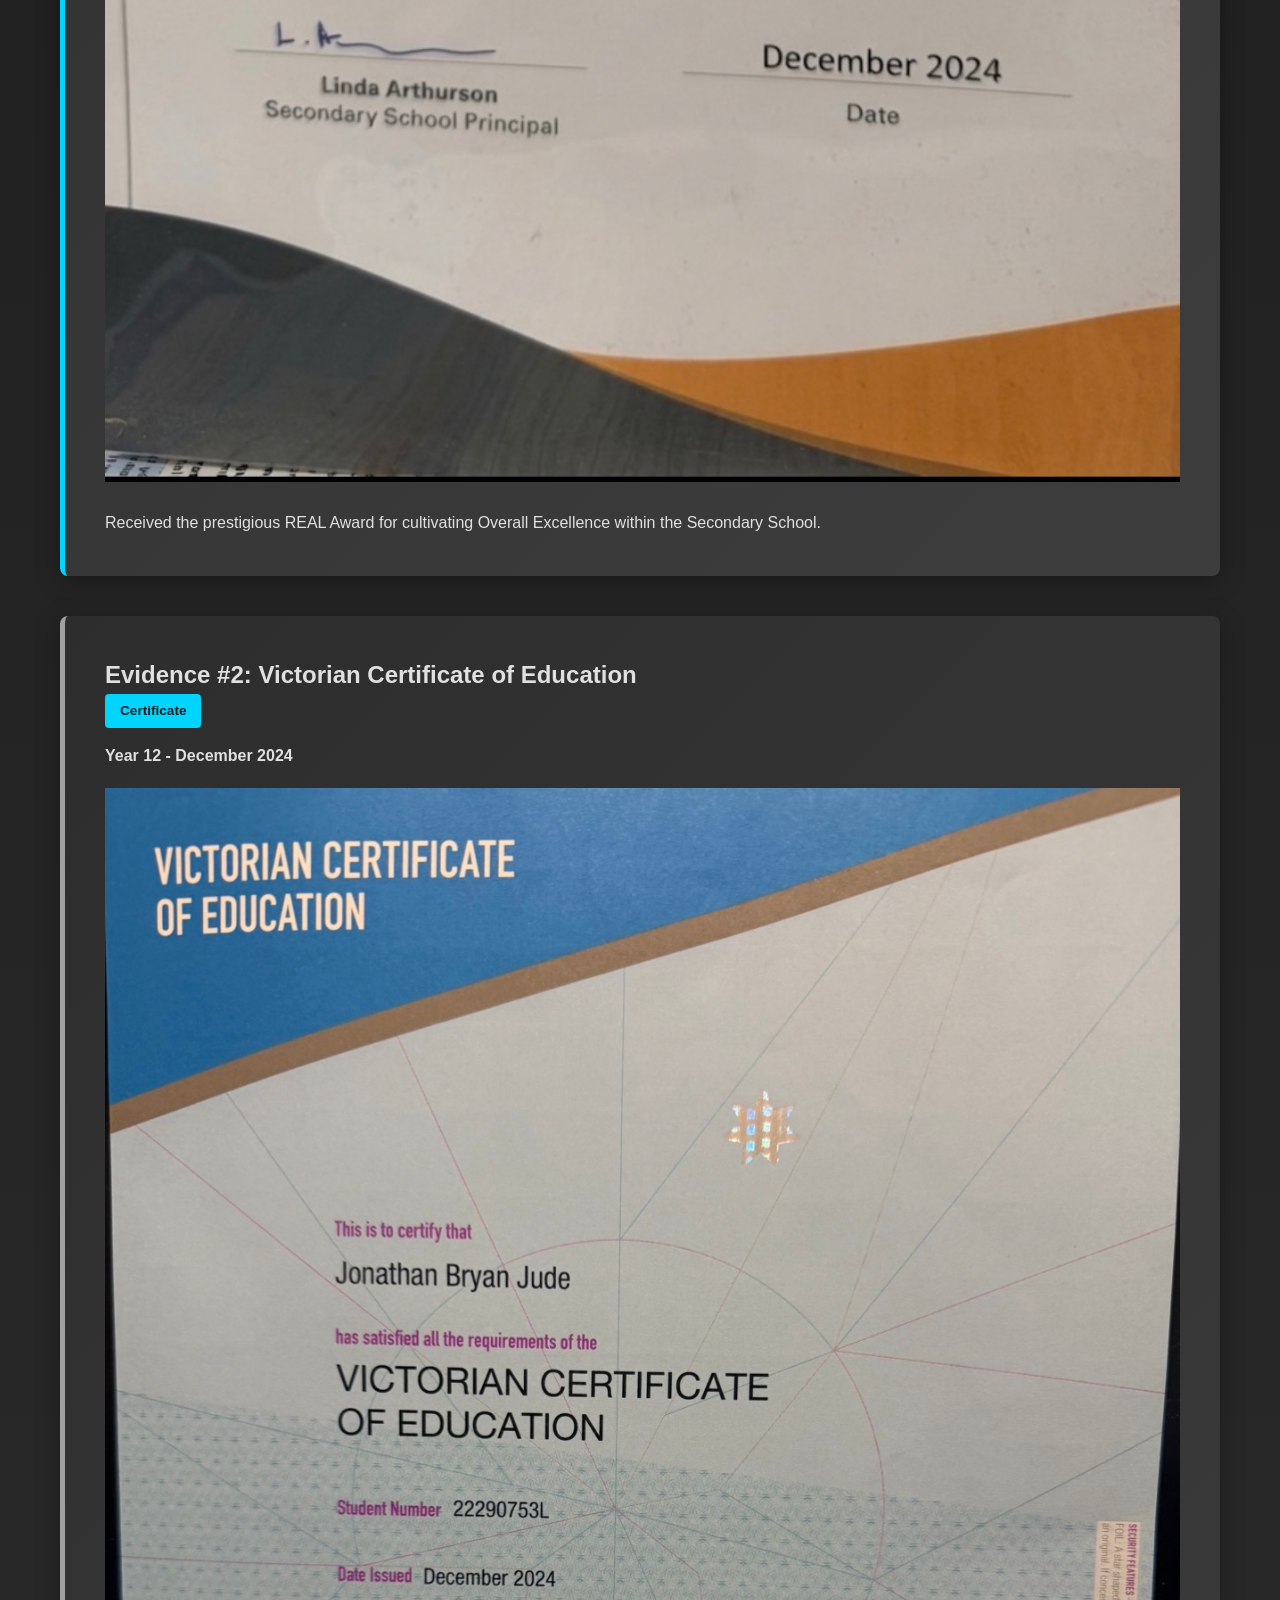
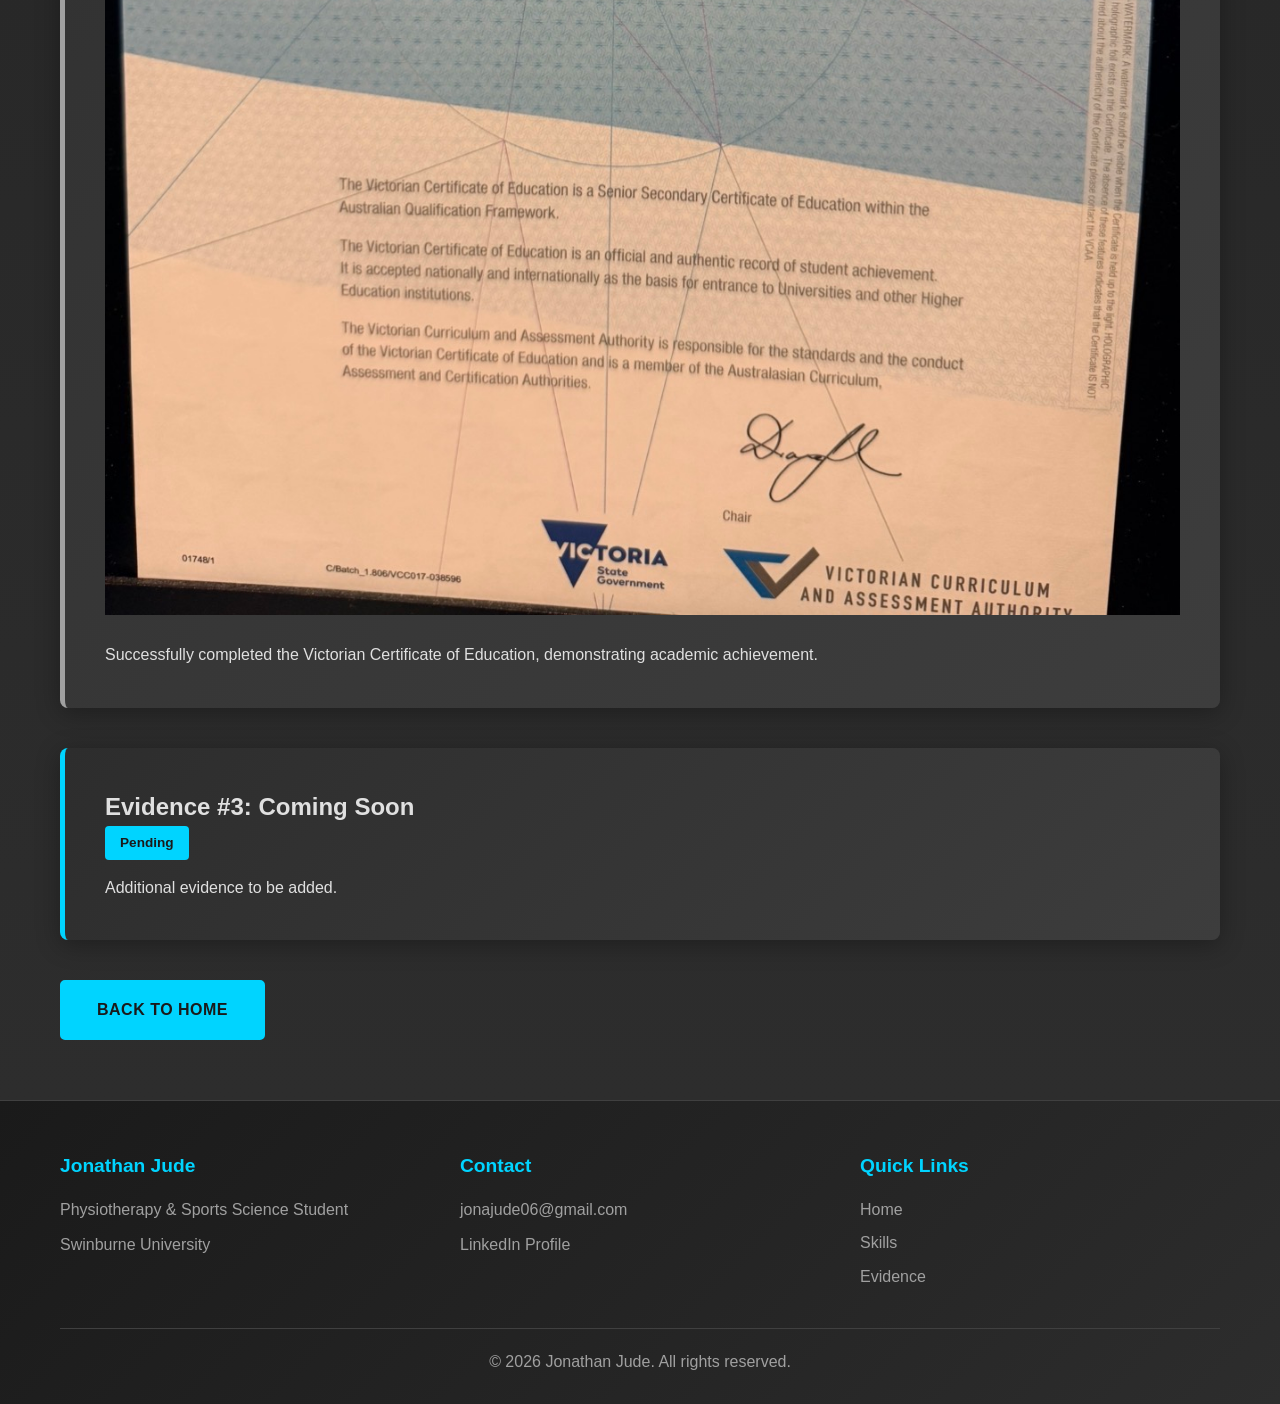
==== commit 7d5ce0c8: "Update evidence.html" ====
--- a/evidence.html
+++ b/evidence.html
@@ -3,13 +3,86 @@
 <head>
     <meta charset="UTF-8">
     <meta name="viewport" content="width=device-width, initial-scale=1.0">
-    <title>Certificate Evidence</title>
+    <title>Evidence - Jonathan Jude Portfolio</title>
+    <link rel="stylesheet" href="styles.css">
 </head>
 <body>
-    <h1>Certificates</h1>
-    <h2>Certificate 1</h2>
-    <img src="IMG_3004.jpg" alt="Certificate Image 1"/>
-    <h2>Certificate 2</h2>
-    <img src="IMG_3005.jpg" alt="Certificate Image 2"/>
+    <!-- Navigation -->
+    <nav class="navbar">
+        <div class="nav-container">
+            <ul class="nav-links">
+                <li><a href="index.html">Home</a></li>
+                <li><a href="skills.html">Skills & Attributes</a></li>
+                <li><a href="evidence.html" class="active">Evidence</a></li>
+                <li><a href="index.html#contact">Contact</a></li>
+            </ul>
+        </div>
+    </nav>
+
+    <!-- Evidence Section -->
+    <section class="evidence-section">
+        <div class="container">
+            <h1>Supporting Evidence</h1>
+            <p class="intro-text">Below are key pieces of evidence that support my skills and achievements.</p>
+
+            <!-- Evidence 1: REAL Award -->
+            <div class="evidence-item">
+                <h2>Evidence #1: REAL Award - Overall Excellence</h2>
+                <div class="evidence-type-badge">Award</div>
+                <p><strong>Charles La Trobe College - December 2024</strong></p>
+                <img src="IMG_3004.jpg" alt="REAL Award Certificate" style="max-width: 100%; height: auto; margin: 20px 0;">
+                <p>Received the prestigious REAL Award for cultivating Overall Excellence within the Secondary School.</p>
+            </div>
+
+            <!-- Evidence 2: VCE Certificate -->
+            <div class="evidence-item alternate">
+                <h2>Evidence #2: Victorian Certificate of Education</h2>
+                <div class="evidence-type-badge">Certificate</div>
+                <p><strong>Year 12 - December 2024</strong></p>
+                <img src="IMG_3005.jpg" alt="VCE Certificate" style="max-width: 100%; height: auto; margin: 20px 0;">
+                <p>Successfully completed the Victorian Certificate of Education, demonstrating academic achievement.</p>
+            </div>
+
+            <!-- Evidence 3: Placeholder -->
+            <div class="evidence-item">
+                <h2>Evidence #3: Coming Soon</h2>
+                <div class="evidence-type-badge">Pending</div>
+                <p>Additional evidence to be added.</p>
+            </div>
+
+            <a href="index.html" class="btn btn-primary">Back to Home</a>
+        </div>
+    </section>
+
+    <!-- Footer -->
+    <footer class="footer">
+        <div class="container">
+            <div class="footer-content">
+                <div class="footer-section">
+                    <h3>Jonathan Jude</h3>
+                    <p>Physiotherapy & Sports Science Student</p>
+                    <p>Swinburne University</p>
+                </div>
+                <div class="footer-section">
+                    <h3>Contact</h3>
+                    <p><a href="mailto:jonajude06@gmail.com">jonajude06@gmail.com</a></p>
+                    <p><a href="https://www.linkedin.com/in/jonathan-jude-8856983b6/" target="_blank">LinkedIn Profile</a></p>
+                </div>
+                <div class="footer-section">
+                    <h3>Quick Links</h3>
+                    <ul>
+                        <li><a href="index.html">Home</a></li>
+                        <li><a href="skills.html">Skills</a></li>
+                        <li><a href="evidence.html">Evidence</a></li>
+                    </ul>
+                </div>
+            </div>
+            <div class="footer-bottom">
+                <p>&copy; 2026 Jonathan Jude. All rights reserved.</p>
+            </div>
+        </div>
+    </footer>
+
+    <script src="script.js"></script>
 </body>
-</html>+</html>
--- a/styles.css
+++ b/styles.css
@@ -0,0 +1,847 @@
+/* ===========================
+   GENERAL STYLES
+   =========================== */
+* {
+    margin: 0;
+    padding: 0;
+    box-sizing: border-box;
+}
+
+:root {
+    --primary-dark: #1a1a1a;
+    --secondary-dark: #2d2d2d;
+    --tertiary-dark: #3d3d3d;
+    --accent-color: #00d4ff;
+    --text-light: #e0e0e0;
+    --text-grey: #a0a0a0;
+    --white: #ffffff;
+    --border-color: #404040;
+}
+
+html {
+    scroll-behavior: smooth;
+}
+
+body {
+    font-family: 'Segoe UI', 'Helvetica Neue', Arial, sans-serif;
+    line-height: 1.6;
+    color: var(--text-light);
+    background-color: var(--primary-dark);
+}
+
+.container {
+    max-width: 1200px;
+    margin: 0 auto;
+    padding: 0 20px;
+}
+
+/* ===========================
+   NAVIGATION
+   =========================== */
+.navbar {
+    background: linear-gradient(135deg, var(--primary-dark) 0%, var(--secondary-dark) 100%);
+    padding: 1rem 0;
+    position: sticky;
+    top: 0;
+    z-index: 1000;
+    box-shadow: 0 2px 15px rgba(0, 0, 0, 0.5);
+    border-bottom: 1px solid var(--tertiary-dark);
+}
+
+.nav-container {
+    max-width: 1200px;
+    margin: 0 auto;
+    padding: 0 20px;
+    display: flex;
+    justify-content: center;
+    align-items: center;
+}
+
+.nav-links {
+    display: flex;
+    list-style: none;
+    gap: 3rem;
+}
+
+.nav-links a {
+    color: var(--text-light);
+    text-decoration: none;
+    font-weight: 600;
+    transition: all 0.3s ease;
+    position: relative;
+    font-size: 1rem;
+    text-transform: uppercase;
+    letter-spacing: 0.5px;
+}
+
+.nav-links a:hover,
+.nav-links a.active {
+    color: var(--accent-color);
+}
+
+.nav-links a.active::after {
+    content: '';
+    position: absolute;
+    bottom: -8px;
+    left: 0;
+    right: 0;
+    height: 2px;
+    background: linear-gradient(90deg, var(--accent-color), transparent);
+}
+
+/* ===========================
+   HERO SECTION
+   =========================== */
+.hero {
+    background: linear-gradient(135deg, var(--primary-dark) 0%, var(--secondary-dark) 100%);
+    color: var(--text-light);
+    padding: 100px 20px;
+    text-align: center;
+    min-height: 700px;
+    display: flex;
+    align-items: center;
+    justify-content: center;
+    position: relative;
+    overflow: hidden;
+}
+
+.hero::before {
+    content: '';
+    position: absolute;
+    top: -50%;
+    right: -10%;
+    width: 500px;
+    height: 500px;
+    background: radial-gradient(circle, rgba(0, 212, 255, 0.1) 0%, transparent 70%);
+    border-radius: 50%;
+}
+
+.hero-content {
+    max-width: 600px;
+    position: relative;
+    z-index: 1;
+}
+
+.profile-container {
+    margin-bottom: 40px;
+}
+
+.profile-photo {
+    width: 250px;
+    height: 250px;
+    border-radius: 50%;
+    border: 3px solid var(--accent-color);
+    box-shadow: 0 20px 60px rgba(0, 212, 255, 0.2);
+    object-fit: cover;
+    transition: all 0.3s ease;
+}
+
+.profile-photo:hover {
+    box-shadow: 0 20px 80px rgba(0, 212, 255, 0.4);
+    transform: scale(1.02);
+}
+
+.hero h1 {
+    font-size: 3.5rem;
+    margin-bottom: 10px;
+    font-weight: 700;
+    color: var(--white);
+    letter-spacing: -1px;
+}
+
+.subtitle {
+    font-size: 1.3rem;
+    margin-bottom: 20px;
+    font-weight: 300;
+    color: var(--text-grey);
+}
+
+.email a {
+    color: var(--accent-color);
+    text-decoration: none;
+    font-size: 1.1rem;
+    font-weight: 500;
+    transition: all 0.3s ease;
+}
+
+.email a:hover {
+    text-decoration: underline;
+    color: var(--white);
+}
+
+/* ===========================
+   ABOUT ME SECTION
+   =========================== */
+.about-me {
+    padding: 80px 20px;
+    background: linear-gradient(180deg, var(--secondary-dark) 0%, var(--primary-dark) 100%);
+}
+
+.about-me h2 {
+    font-size: 2.5rem;
+    color: var(--white);
+    margin-bottom: 50px;
+    text-align: center;
+}
+
+.about-content {
+    display: grid;
+    grid-template-columns: 1fr 1fr;
+    gap: 50px;
+    align-items: start;
+}
+
+.about-text p {
+    font-size: 1.05rem;
+    color: var(--text-grey);
+    margin-bottom: 20px;
+    line-height: 1.8;
+}
+
+.about-text h3 {
+    color: var(--accent-color);
+    margin-top: 30px;
+    margin-bottom: 15px;
+    font-size: 1.2rem;
+}
+
+.roles-list {
+    list-style: none;
+    display: grid;
+    grid-template-columns: 1fr 1fr;
+    gap: 12px;
+}
+
+.roles-list li {
+    background-color: var(--tertiary-dark);
+    padding: 12px 15px;
+    border-left: 3px solid var(--accent-color);
+    border-radius: 4px;
+    font-weight: 500;
+    color: var(--text-light);
+}
+
+/* Video Container */
+.video-container h3 {
+    font-size: 1.5rem;
+    color: var(--white);
+    margin-bottom: 15px;
+}
+
+.video-placeholder {
+    background: linear-gradient(135deg, var(--tertiary-dark) 0%, var(--secondary-dark) 100%);
+    border-radius: 10px;
+    padding: 60px 20px;
+    text-align: center;
+    min-height: 315px;
+    display: flex;
+    flex-direction: column;
+    align-items: center;
+    justify-content: center;
+    border: 2px dashed var(--border-color);
+    color: var(--text-grey);
+    font-size: 1.2rem;
+}
+
+iframe {
+    border-radius: 10px;
+    box-shadow: 0 10px 40px rgba(0, 0, 0, 0.3);
+    border: 1px solid var(--tertiary-dark);
+}
+
+/* ===========================
+   NETWORKS SECTION
+   =========================== */
+.networks {
+    padding: 60px 20px;
+    background-color: var(--primary-dark);
+}
+
+.networks h2 {
+    font-size: 2.5rem;
+    color: var(--white);
+    margin-bottom: 40px;
+    text-align: center;
+}
+
+.network-links {
+    display: flex;
+    gap: 20px;
+    justify-content: center;
+    flex-wrap: wrap;
+}
+
+.network-btn {
+    padding: 15px 40px;
+    border-radius: 5px;
+    text-decoration: none;
+    font-weight: 600;
+    font-size: 1.1rem;
+    transition: all 0.3s ease;
+    border: 2px solid;
+    text-transform: uppercase;
+    letter-spacing: 0.5px;
+}
+
+.network-btn.linkedin {
+    background-color: var(--tertiary-dark);
+    color: var(--accent-color);
+    border-color: var(--accent-color);
+}
+
+.network-btn.linkedin:hover {
+    background-color: var(--accent-color);
+    color: var(--primary-dark);
+    transform: translateY(-3px);
+    box-shadow: 0 10px 30px rgba(0, 212, 255, 0.2);
+}
+
+.network-btn.github {
+    background-color: var(--tertiary-dark);
+    color: var(--accent-color);
+    border-color: var(--accent-color);
+}
+
+.network-btn.github:hover {
+    background-color: var(--accent-color);
+    color: var(--primary-dark);
+    transform: translateY(-3px);
+    box-shadow: 0 10px 30px rgba(0, 212, 255, 0.2);
+}
+
+/* ===========================
+   CTA SECTION
+   =========================== */
+.cta {
+    background: linear-gradient(135deg, var(--secondary-dark) 0%, var(--tertiary-dark) 100%);
+    color: var(--text-light);
+    padding: 60px 20px;
+    text-align: center;
+    border-top: 1px solid var(--border-color);
+}
+
+.cta h2 {
+    font-size: 2.5rem;
+    margin-bottom: 15px;
+    color: var(--white);
+}
+
+.cta p {
+    font-size: 1.2rem;
+    margin-bottom: 40px;
+    color: var(--text-grey);
+}
+
+.cta-buttons {
+    display: flex;
+    gap: 20px;
+    justify-content: center;
+    flex-wrap: wrap;
+}
+
+/* ===========================
+   BUTTONS
+   =========================== */
+.btn {
+    padding: 15px 35px;
+    border-radius: 5px;
+    text-decoration: none;
+    font-weight: 600;
+    font-size: 1rem;
+    transition: all 0.3s ease;
+    display: inline-block;
+    cursor: pointer;
+    border: 2px solid;
+    text-transform: uppercase;
+    letter-spacing: 0.5px;
+}
+
+.btn-primary {
+    background-color: var(--accent-color);
+    color: var(--primary-dark);
+    border-color: var(--accent-color);
+}
+
+.btn-primary:hover {
+    background-color: transparent;
+    color: var(--accent-color);
+    transform: translateY(-2px);
+    box-shadow: 0 10px 30px rgba(0, 212, 255, 0.2);
+}
+
+.btn-secondary {
+    background-color: transparent;
+    color: var(--accent-color);
+    border-color: var(--accent-color);
+}
+
+.btn-secondary:hover {
+    background-color: var(--accent-color);
+    color: var(--primary-dark);
+    transform: translateY(-2px);
+    box-shadow: 0 10px 30px rgba(0, 212, 255, 0.2);
+}
+
+/* ===========================
+   SKILLS PAGE
+   =========================== */
+.skills-section {
+    padding: 60px 20px;
+    background: linear-gradient(180deg, var(--primary-dark) 0%, var(--secondary-dark) 100%);
+    min-height: calc(100vh - 200px);
+}
+
+.skills-section h1 {
+    font-size: 2.8rem;
+    color: var(--white);
+    margin-bottom: 20px;
+    text-align: center;
+}
+
+.intro-text {
+    font-size: 1.2rem;
+    color: var(--text-grey);
+    text-align: center;
+    margin-bottom: 50px;
+    max-width: 800px;
+    margin-left: auto;
+    margin-right: auto;
+}
+
+.skill-category {
+    margin-bottom: 60px;
+}
+
+.skill-category h2 {
+    font-size: 2rem;
+    color: var(--white);
+    margin-bottom: 30px;
+    padding-bottom: 15px;
+    border-bottom: 2px solid var(--accent-color);
+}
+
+.skills-grid {
+    display: grid;
+    grid-template-columns: repeat(auto-fit, minmax(300px, 1fr));
+    gap: 25px;
+}
+
+.skill-card {
+    background: linear-gradient(135deg, var(--secondary-dark) 0%, var(--tertiary-dark) 100%);
+    padding: 25px;
+    border-radius: 8px;
+    box-shadow: 0 5px 20px rgba(0, 0, 0, 0.3);
+    transition: all 0.3s ease;
+    border-top: 3px solid var(--accent-color);
+}
+
+.skill-card:hover {
+    transform: translateY(-5px);
+    box-shadow: 0 15px 40px rgba(0, 212, 255, 0.15);
+    background: linear-gradient(135deg, var(--tertiary-dark) 0%, var(--secondary-dark) 100%);
+}
+
+.skill-card h3 {
+    color: var(--accent-color);
+    margin-bottom: 12px;
+    font-size: 1.2rem;
+}
+
+.skill-card p {
+    color: var(--text-grey);
+    line-height: 1.7;
+}
+
+.experience-list {
+    display: grid;
+    gap: 25px;
+}
+
+.experience-item {
+    background: linear-gradient(135deg, var(--secondary-dark) 0%, var(--tertiary-dark) 100%);
+    padding: 30px;
+    border-radius: 8px;
+    box-shadow: 0 5px 20px rgba(0, 0, 0, 0.3);
+    border-left: 5px solid var(--accent-color);
+}
+
+.experience-item h3 {
+    color: var(--white);
+    font-size: 1.5rem;
+    margin-bottom: 8px;
+}
+
+.experience-item p {
+    color: var(--text-grey);
+    margin-bottom: 15px;
+    font-weight: 500;
+}
+
+.experience-item ul {
+    list-style: none;
+    margin-left: 0;
+}
+
+.experience-item li {
+    padding-left: 25px;
+    position: relative;
+    color: var(--text-grey);
+    margin-bottom: 8px;
+}
+
+.experience-item li:before {
+    content: "→";
+    position: absolute;
+    left: 0;
+    color: var(--accent-color);
+    font-weight: bold;
+}
+
+.qualifications-list {
+    display: grid;
+    gap: 15px;
+}
+
+.qualification-item {
+    background: linear-gradient(135deg, var(--secondary-dark) 0%, var(--tertiary-dark) 100%);
+    padding: 20px;
+    border-radius: 8px;
+    border-left: 4px solid var(--accent-color);
+    box-shadow: 0 3px 15px rgba(0, 0, 0, 0.2);
+}
+
+.qualification-item h3 {
+    color: var(--white);
+    margin-bottom: 8px;
+}
+
+.qualification-item p {
+    color: var(--text-grey);
+    font-size: 0.95rem;
+}
+
+.cta-section {
+    background: linear-gradient(135deg, var(--secondary-dark) 0%, var(--tertiary-dark) 100%);
+    color: var(--text-light);
+    padding: 50px 30px;
+    border-radius: 8px;
+    margin-top: 60px;
+    text-align: center;
+    border: 1px solid var(--border-color);
+}
+
+.cta-section h2 {
+    font-size: 2rem;
+    margin-bottom: 15px;
+    color: var(--white);
+}
+
+.cta-section p {
+    font-size: 1.1rem;
+    margin-bottom: 30px;
+    color: var(--text-grey);
+}
+
+/* ===========================
+   EVIDENCE PAGE
+   =========================== */
+.evidence-section {
+    padding: 60px 20px;
+    background: linear-gradient(180deg, var(--primary-dark) 0%, var(--secondary-dark) 100%);
+    min-height: calc(100vh - 200px);
+}
+
+.evidence-section h1 {
+    font-size: 2.8rem;
+    color: var(--white);
+    margin-bottom: 20px;
+    text-align: center;
+}
+
+.evidence-item {
+    background: linear-gradient(135deg, var(--secondary-dark) 0%, var(--tertiary-dark) 100%);
+    padding: 40px;
+    border-radius: 8px;
+    box-shadow: 0 5px 25px rgba(0, 0, 0, 0.3);
+    margin-bottom: 40px;
+    border-left: 5px solid var(--accent-color);
+}
+
+.evidence-item.alternate {
+    border-left: 5px solid var(--text-grey);
+}
+
+.evidence-content h2 {
+    color: var(--white);
+    font-size: 1.8rem;
+    margin-bottom: 15px;
+}
+
+.evidence-type-badge {
+    display: inline-block;
+    background-color: var(--accent-color);
+    color: var(--primary-dark);
+    padding: 6px 15px;
+    border-radius: 4px;
+    font-size: 0.85rem;
+    font-weight: 600;
+    margin-bottom: 15px;
+}
+
+.evidence-content p {
+    color: var(--text-grey);
+    line-height: 1.8;
+    margin-bottom: 15px;
+}
+
+.evidence-content ul {
+    list-style: none;
+    margin-left: 0;
+    margin-bottom: 20px;
+}
+
+.evidence-content li {
+    padding-left: 25px;
+    position: relative;
+    color: var(--text-grey);
+    margin-bottom: 10px;
+}
+
+.evidence-content li:before {
+    content: "✓";
+    position: absolute;
+    left: 0;
+    color: var(--accent-color);
+    font-weight: bold;
+    font-size: 1.2rem;
+}
+
+.project-details {
+    background-color: var(--primary-dark);
+    padding: 20px;
+    border-radius: 6px;
+    margin: 20px 0;
+    border: 1px solid var(--border-color);
+}
+
+.project-details li {
+    margin-bottom: 12px;
+    padding-left: 30px;
+    position: relative;
+}
+
+.project-details li:before {
+    content: "📌";
+    position: absolute;
+    left: 0;
+}
+
+.testimonial {
+    background-color: var(--primary-dark);
+    padding: 25px;
+    border-left: 4px solid var(--accent-color);
+    border-radius: 6px;
+    margin: 20px 0;
+    border: 1px solid var(--border-color);
+}
+
+.testimonial p {
+    color: var(--text-grey);
+    margin-bottom: 15px;
+    font-size: 1.05rem;
+    font-style: italic;
+}
+
+.testimonial footer {
+    color: var(--text-light);
+    font-style: normal;
+    font-weight: 500;
+}
+
+.evidence-image-placeholder {
+    background: linear-gradient(135deg, var(--tertiary-dark) 0%, var(--secondary-dark) 100%);
+    padding: 80px 20px;
+    border-radius: 8px;
+    text-align: center;
+    color: var(--text-grey);
+    margin-top: 20px;
+    border: 2px dashed var(--border-color);
+}
+
+.evidence-summary {
+    background: linear-gradient(135deg, var(--secondary-dark) 0%, var(--tertiary-dark) 100%);
+    color: var(--text-light);
+    padding: 40px;
+    border-radius: 8px;
+    text-align: center;
+    margin-top: 60px;
+    border: 1px solid var(--border-color);
+}
+
+.evidence-summary h2 {
+    font-size: 2rem;
+    margin-bottom: 20px;
+    color: var(--white);
+}
+
+.evidence-summary p {
+    font-size: 1.1rem;
+    margin-bottom: 30px;
+    line-height: 1.8;
+    color: var(--text-grey);
+}
+
+/* ===========================
+   FOOTER
+   =========================== */
+.footer {
+    background: linear-gradient(135deg, var(--primary-dark) 0%, var(--secondary-dark) 100%);
+    color: var(--text-light);
+    padding: 50px 20px 30px;
+    border-top: 1px solid var(--border-color);
+}
+
+.footer-content {
+    display: grid;
+    grid-template-columns: repeat(auto-fit, minmax(250px, 1fr));
+    gap: 40px;
+    margin-bottom: 30px;
+}
+
+.footer-section h3 {
+    color: var(--accent-color);
+    margin-bottom: 15px;
+    font-size: 1.2rem;
+}
+
+.footer-section p {
+    color: var(--text-grey);
+    margin-bottom: 10px;
+    line-height: 1.6;
+}
+
+.footer-section a {
+    color: var(--text-grey);
+    text-decoration: none;
+    transition: all 0.3s ease;
+}
+
+.footer-section a:hover {
+    color: var(--accent-color);
+}
+
+.footer-section ul {
+    list-style: none;
+}
+
+.footer-section li {
+    margin-bottom: 8px;
+}
+
+.footer-bottom {
+    border-top: 1px solid var(--border-color);
+    padding-top: 20px;
+    text-align: center;
+    color: var(--text-grey);
+}
+
+/* ===========================
+   RESPONSIVE DESIGN
+   =========================== */
+@media (max-width: 768px) {
+    .nav-links {
+        gap: 1.5rem;
+        font-size: 0.9rem;
+    }
+
+    .hero h1 {
+        font-size: 2.5rem;
+    }
+
+    .subtitle {
+        font-size: 1.1rem;
+    }
+
+    .profile-photo {
+        width: 180px;
+        height: 180px;
+    }
+
+    .about-content {
+        grid-template-columns: 1fr;
+    }
+
+    .roles-list {
+        grid-template-columns: 1fr;
+    }
+
+    .skills-grid {
+        grid-template-columns: 1fr;
+    }
+
+    .hero {
+        padding: 60px 20px;
+        min-height: auto;
+    }
+
+    .about-me,
+    .skills-section,
+    .evidence-section {
+        padding: 40px 20px;
+    }
+
+    .skill-category h2,
+    .evidence-section h1,
+    .skills-section h1 {
+        font-size: 1.8rem;
+    }
+
+    .cta-buttons {
+        flex-direction: column;
+    }
+
+    .btn {
+        width: 100%;
+    }
+
+    .footer-content {
+        grid-template-columns: 1fr;
+        gap: 25px;
+    }
+
+    .evidence-item {
+        padding: 25px;
+    }
+}
+
+@media (max-width: 480px) {
+    .nav-links {
+        gap: 0.8rem;
+        font-size: 0.75rem;
+    }
+
+    .hero h1 {
+        font-size: 2rem;
+    }
+
+    .profile-photo {
+        width: 150px;
+        height: 150px;
+    }
+
+    .subtitle {
+        font-size: 0.95rem;
+    }
+
+    .container {
+        padding: 0 15px;
+    }
+
+    .about-text h2 {
+        font-size: 1.8rem;
+    }
+
+    .intro-text {
+        font-size: 1rem;
+    }
+}
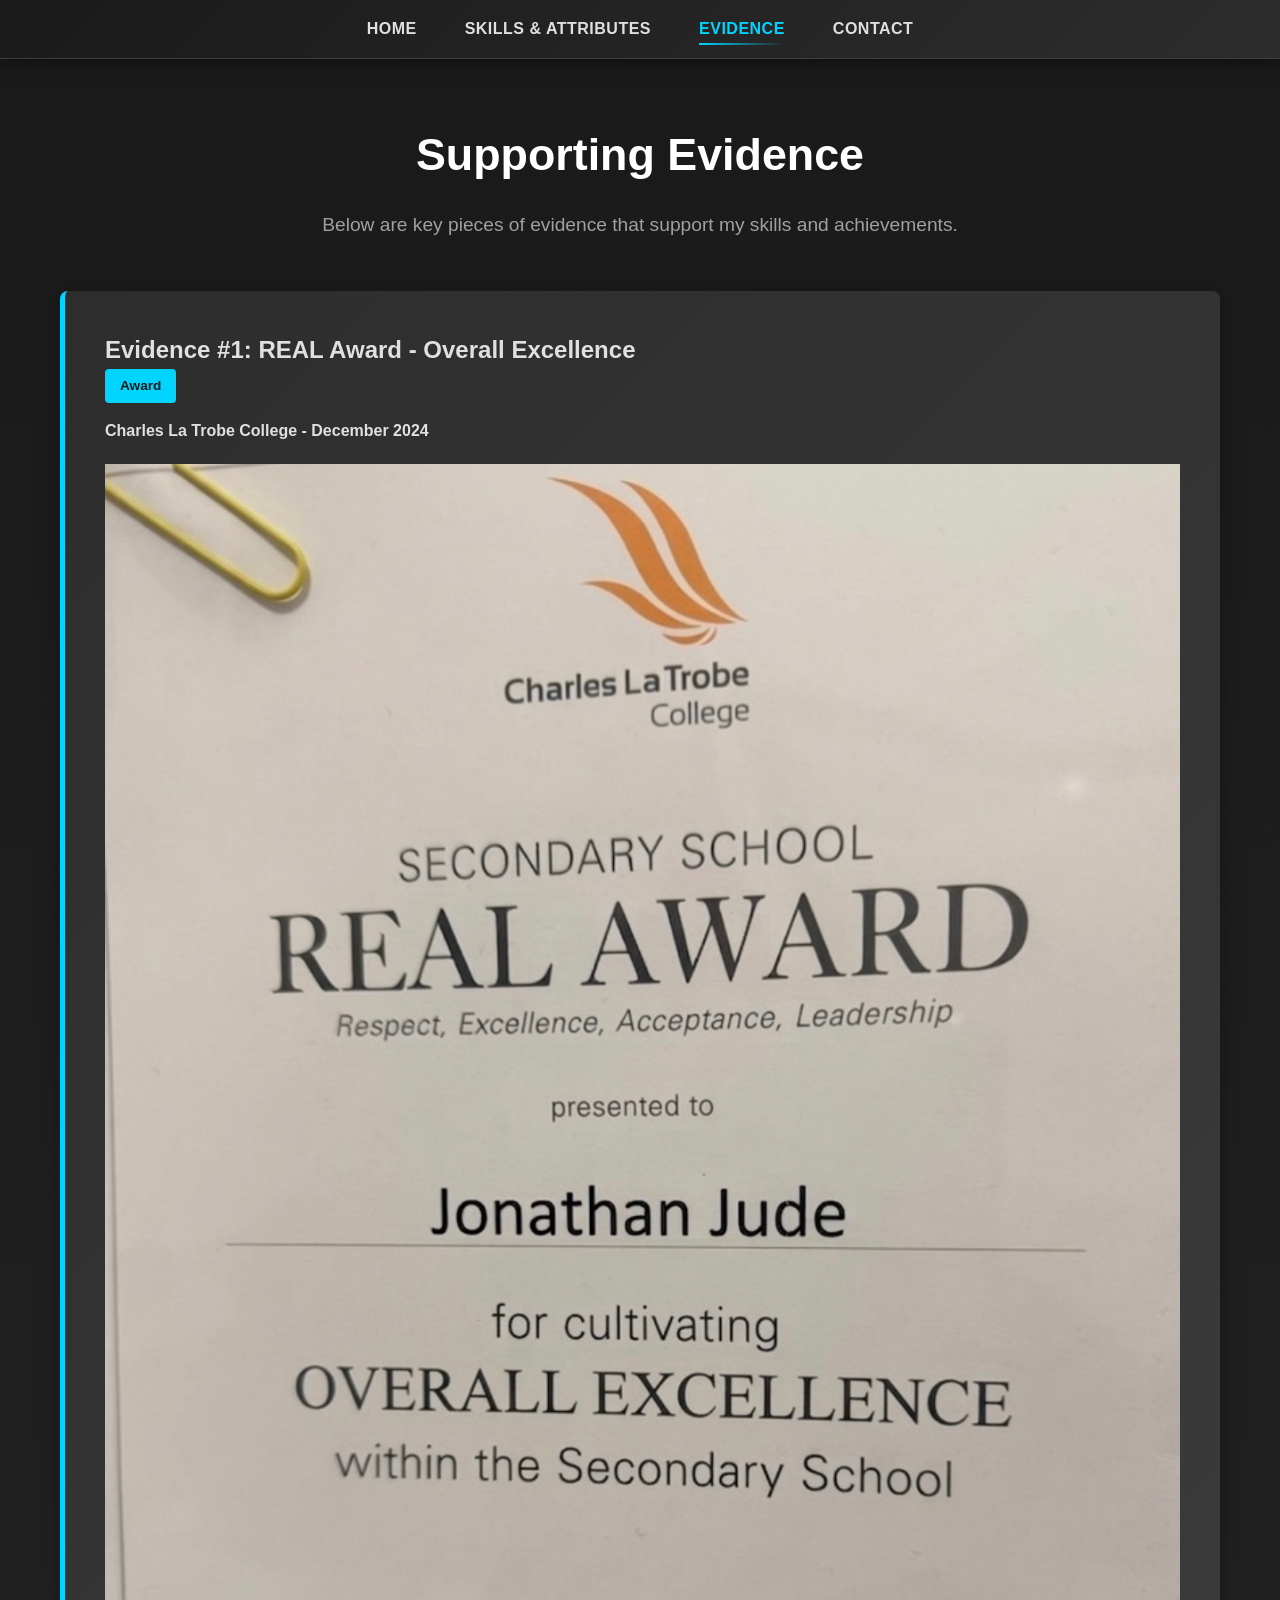
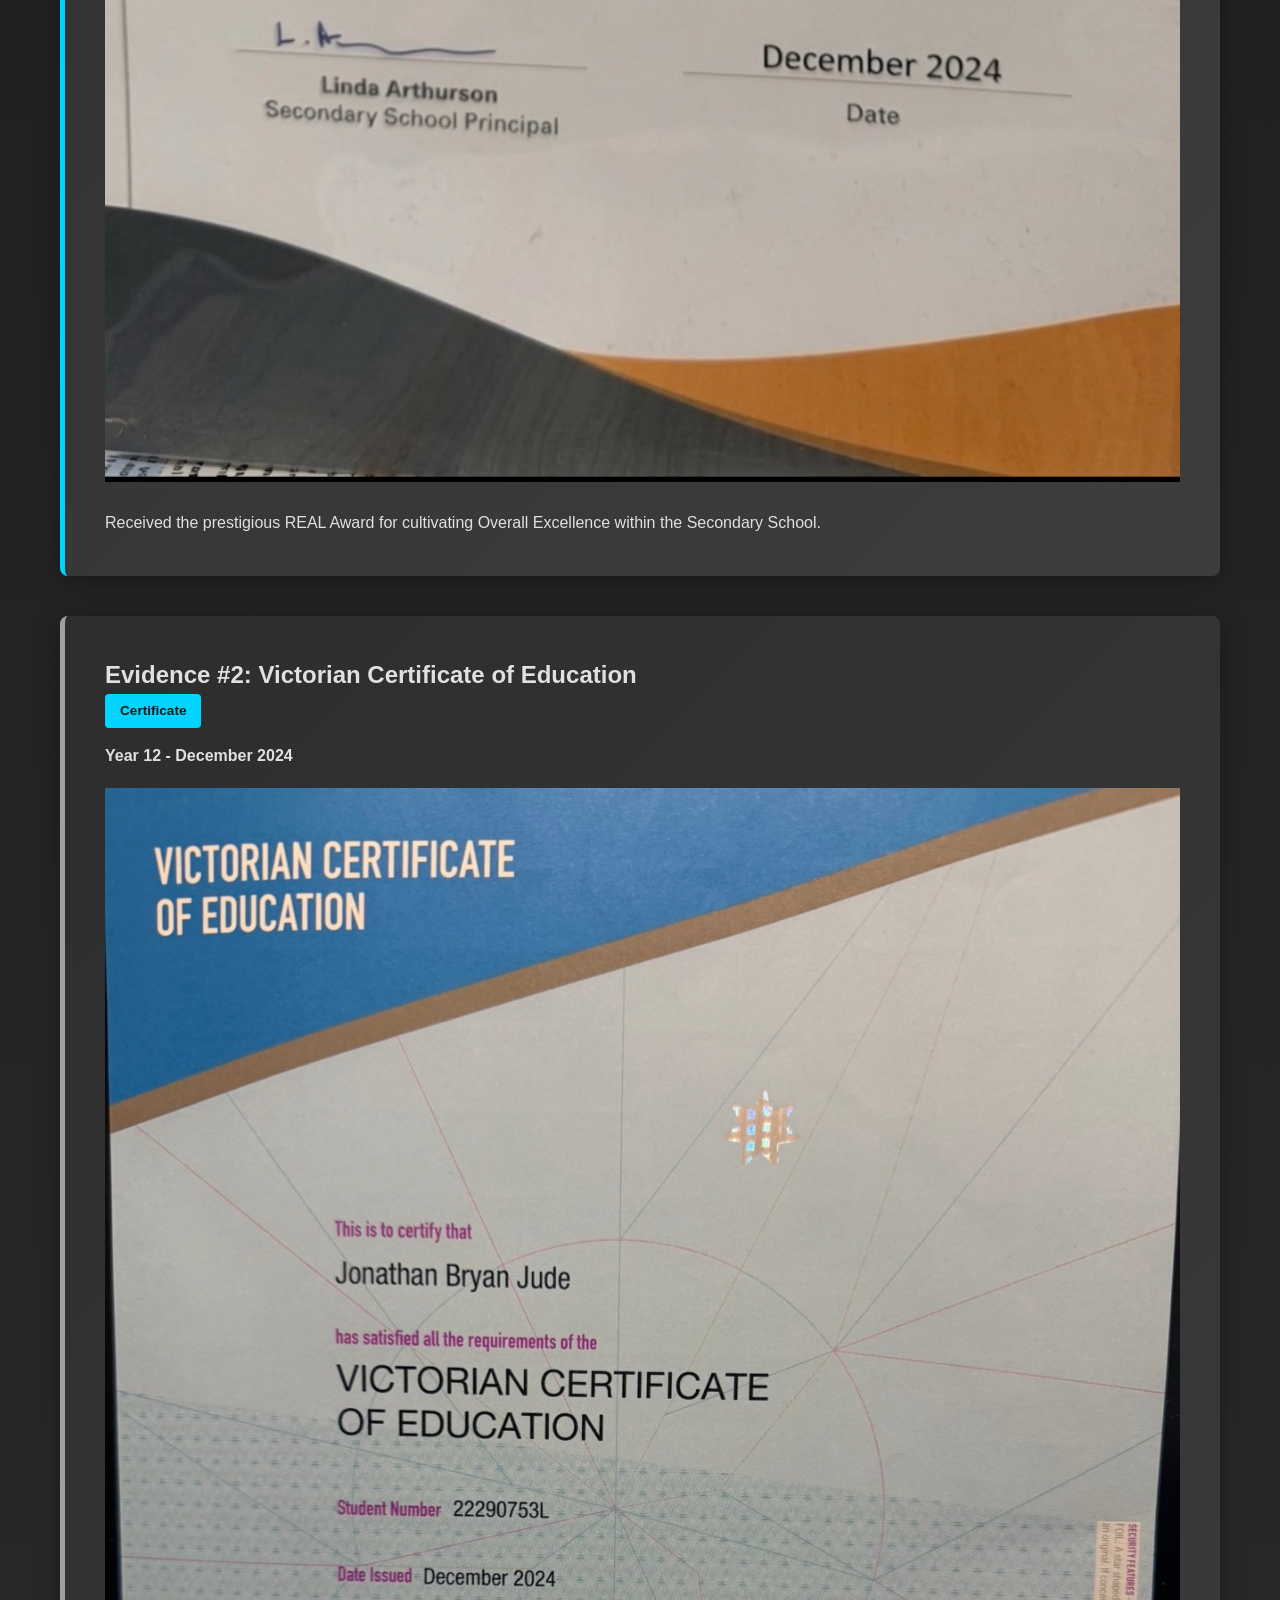
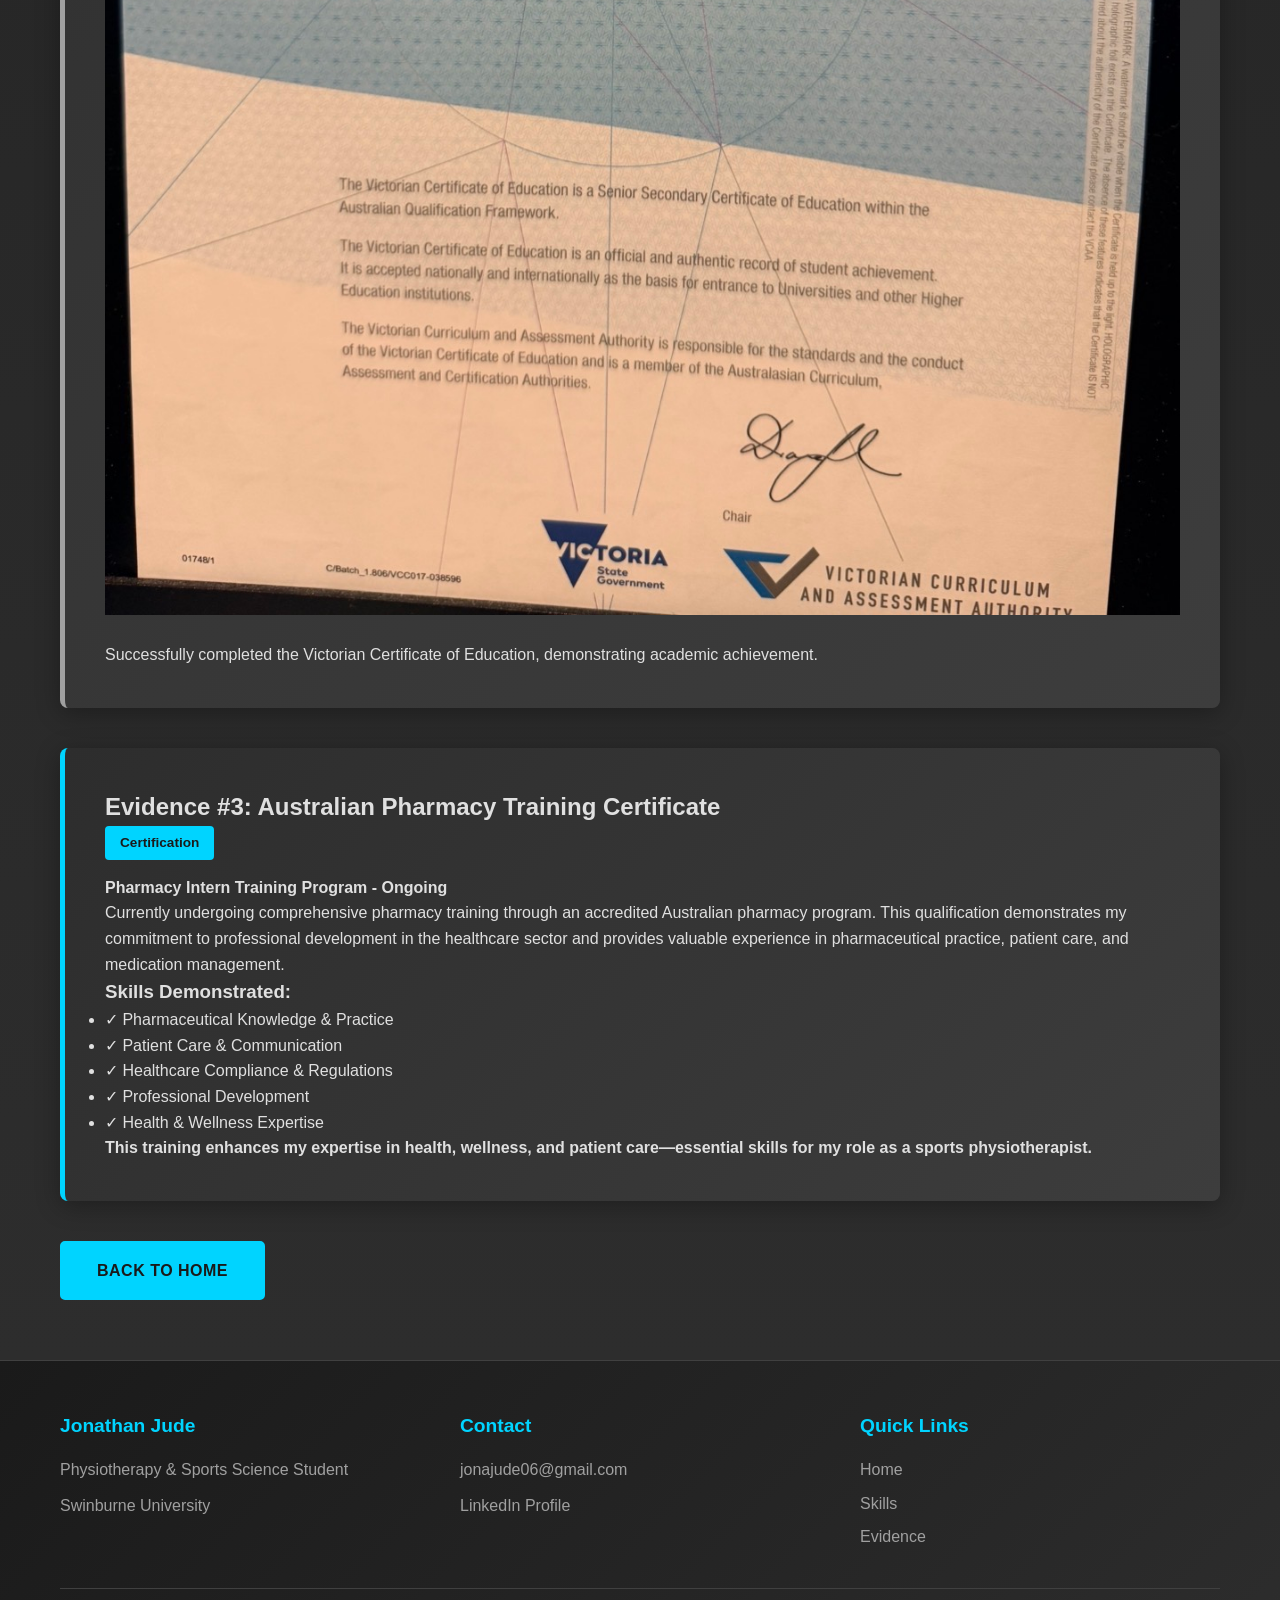
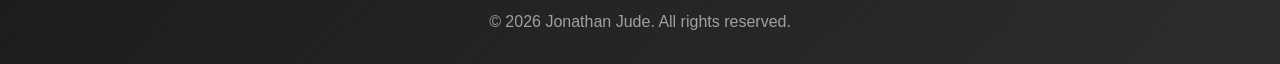
==== commit 973aaa6f: "Update evidence.html" ====
--- a/evidence.html
+++ b/evidence.html
@@ -43,11 +43,21 @@
                 <p>Successfully completed the Victorian Certificate of Education, demonstrating academic achievement.</p>
             </div>
 
-            <!-- Evidence 3: Placeholder -->
+            <!-- Evidence 3: Pharmacy Training Certificate -->
             <div class="evidence-item">
-                <h2>Evidence #3: Coming Soon</h2>
-                <div class="evidence-type-badge">Pending</div>
-                <p>Additional evidence to be added.</p>
+                <h2>Evidence #3: Australian Pharmacy Training Certificate</h2>
+                <div class="evidence-type-badge">Certification</div>
+                <p><strong>Pharmacy Intern Training Program - Ongoing</strong></p>
+                <p>Currently undergoing comprehensive pharmacy training through an accredited Australian pharmacy program. This qualification demonstrates my commitment to professional development in the healthcare sector and provides valuable experience in pharmaceutical practice, patient care, and medication management.</p>
+                <h3>Skills Demonstrated:</h3>
+                <ul>
+                    <li>✓ Pharmaceutical Knowledge & Practice</li>
+                    <li>✓ Patient Care & Communication</li>
+                    <li>✓ Healthcare Compliance & Regulations</li>
+                    <li>✓ Professional Development</li>
+                    <li>✓ Health & Wellness Expertise</li>
+                </ul>
+                <p><strong>This training enhances my expertise in health, wellness, and patient care—essential skills for my role as a sports physiotherapist.</strong></p>
             </div>
 
             <a href="index.html" class="btn btn-primary">Back to Home</a>
